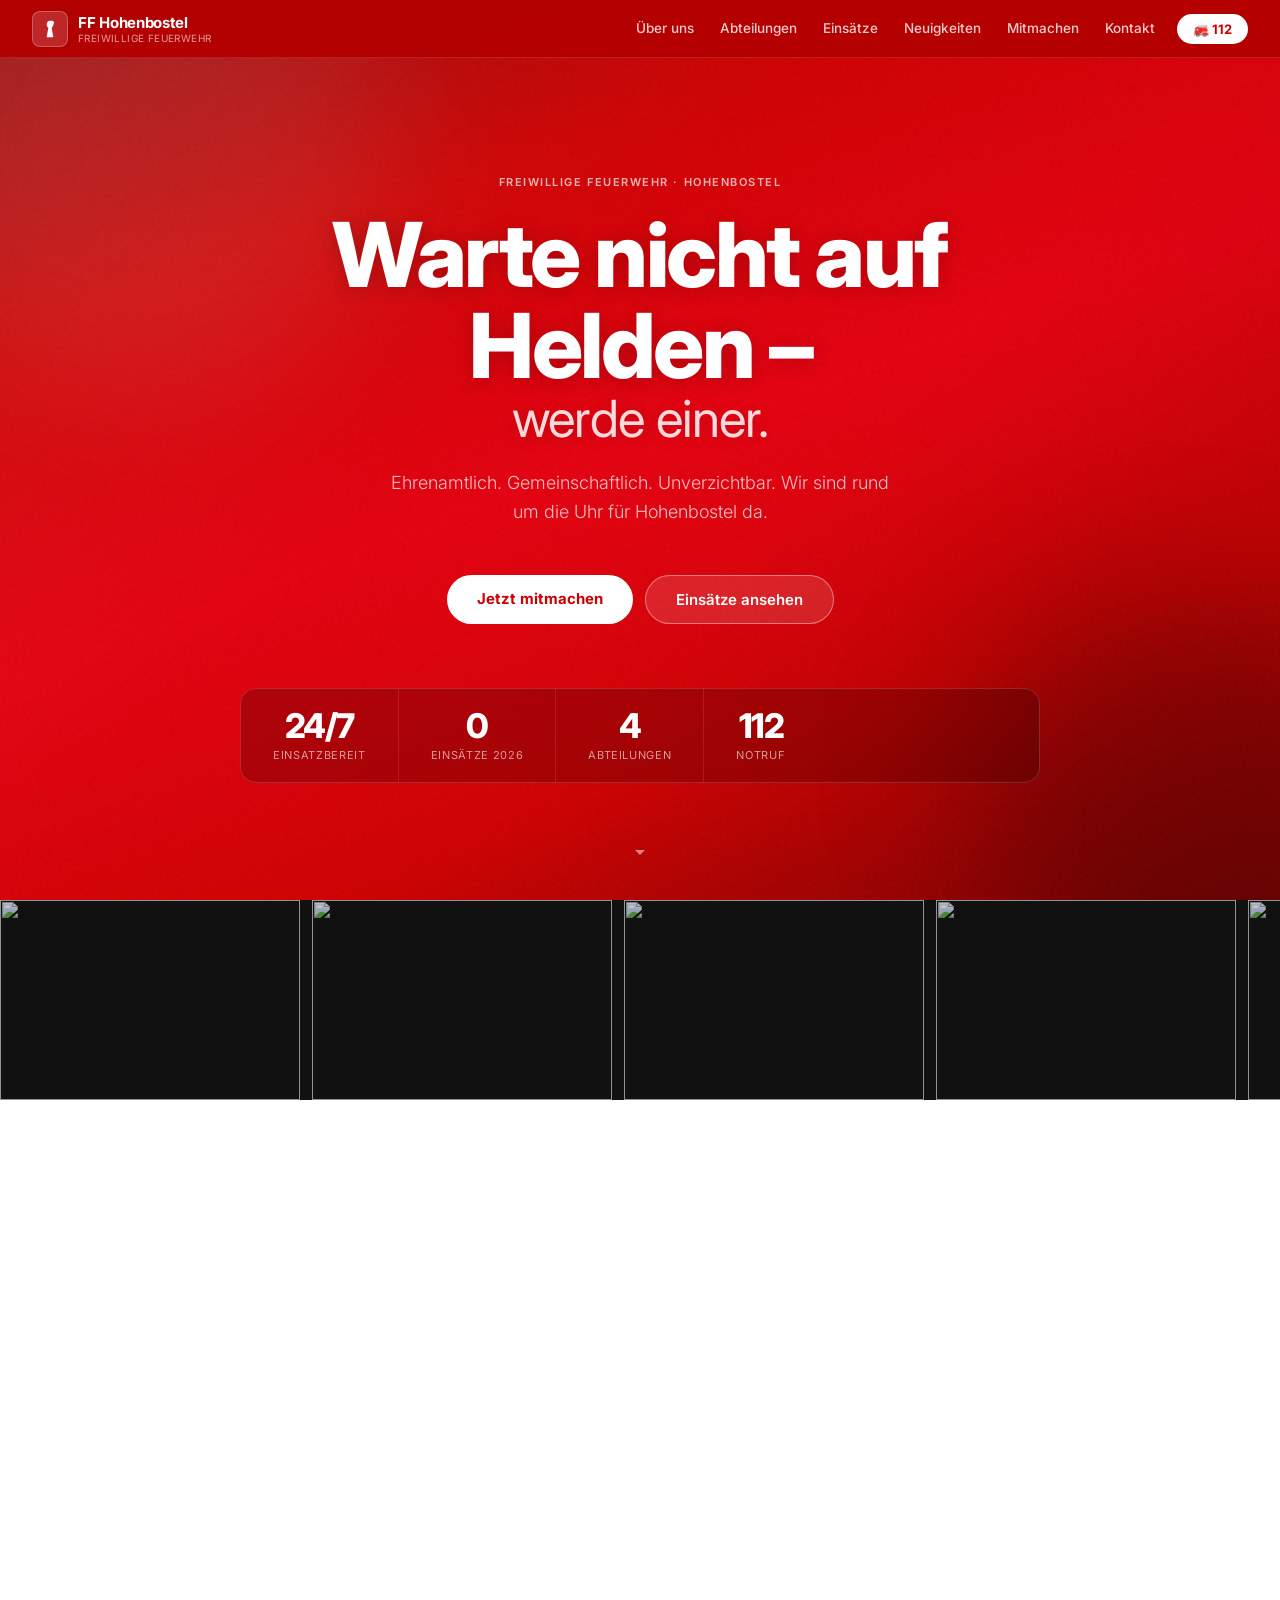
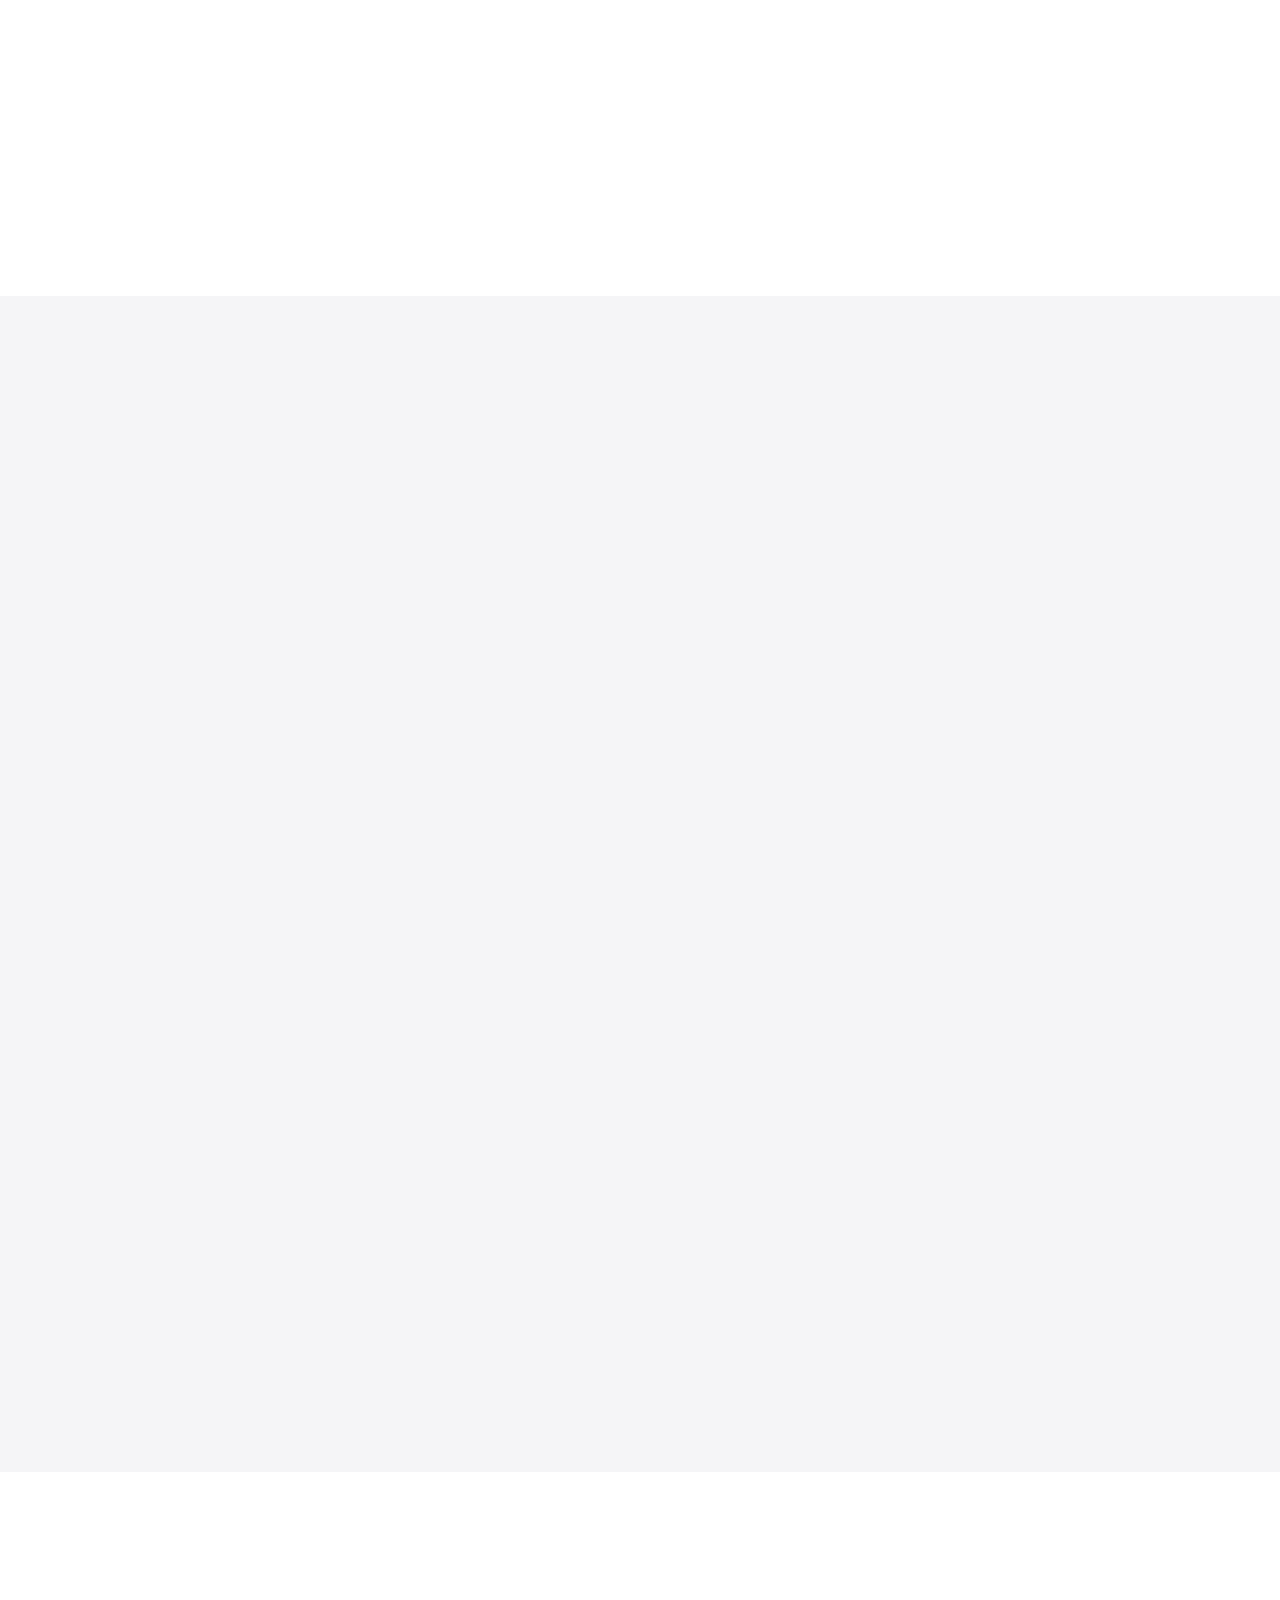
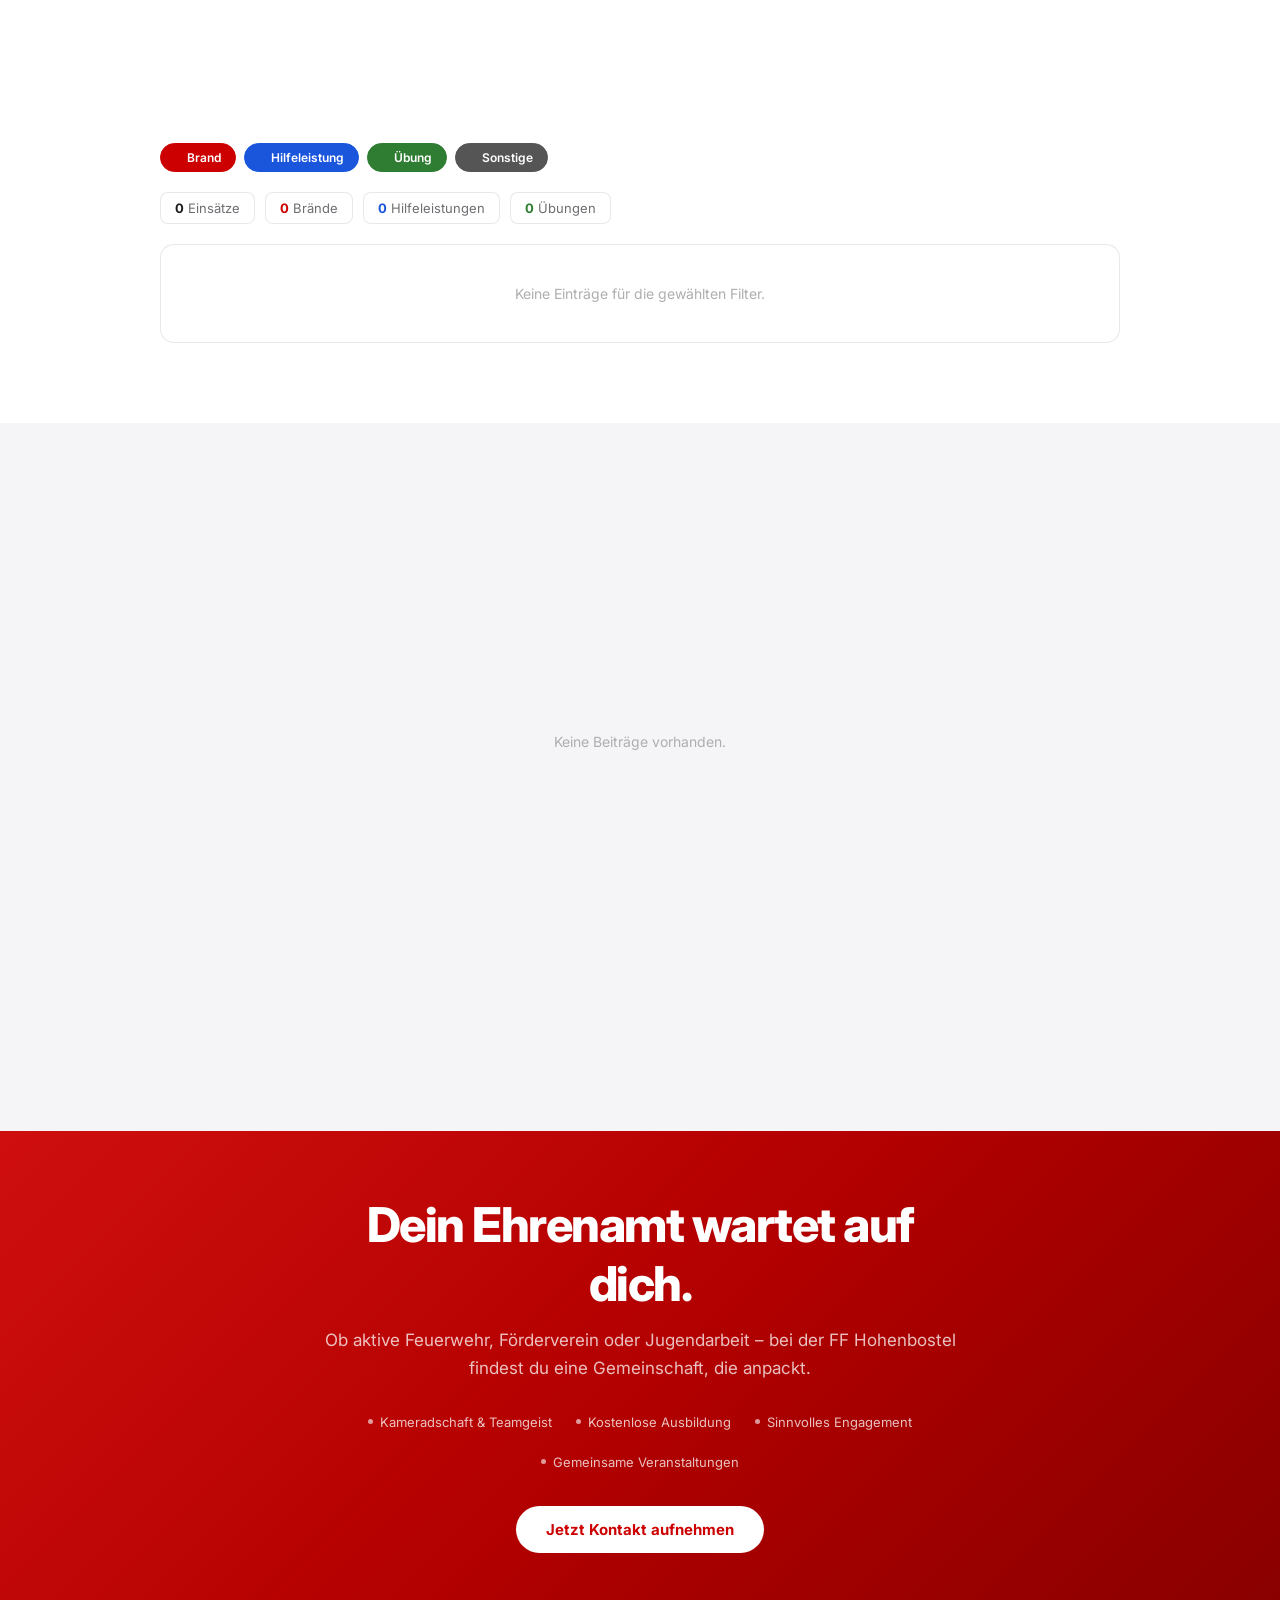
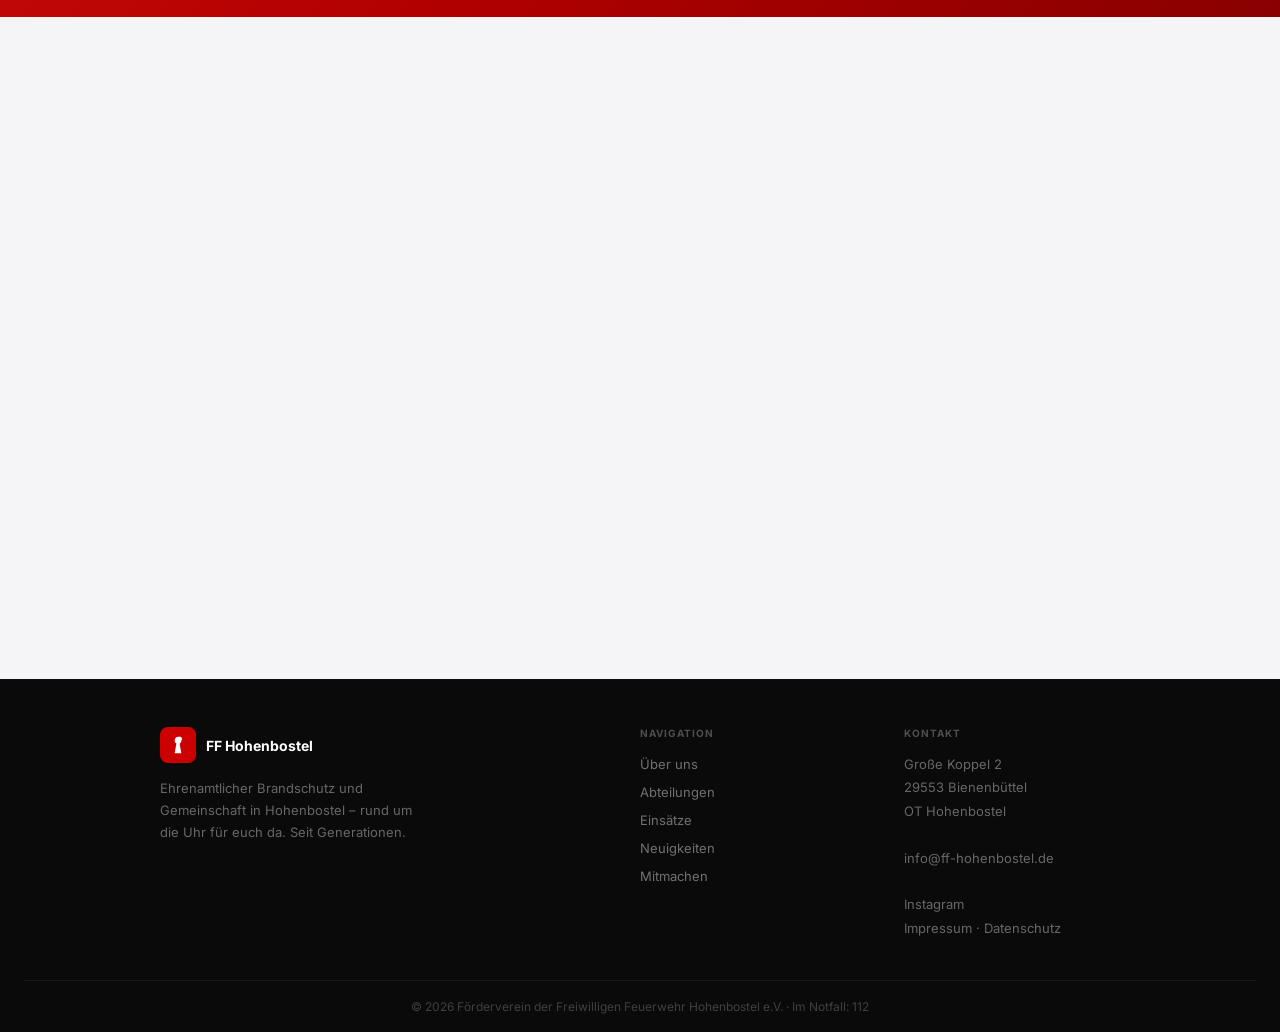
==== index.html @ 849fedb8 "Add files via upload" ====
<!DOCTYPE html>
<html lang="de">
<head>
<meta charset="UTF-8">
<meta name="viewport" content="width=device-width, initial-scale=1.0">
<title>Freiwillige Feuerwehr Hohenbostel</title>
<link rel="preconnect" href="https://fonts.googleapis.com">
<link rel="preconnect" href="https://fonts.gstatic.com" crossorigin>
<link href="https://fonts.googleapis.com/css2?family=Inter:wght@300;400;500;600;700;800&display=swap" rel="stylesheet">
<style>
*, *::before, *::after { box-sizing: border-box; margin: 0; padding: 0; }
:root {
  --red: #CC0000;
  --red2: #E3000F;
  --red-dark: #990000;
  --red-light: #fff0f0;
  --text: #1d1d1f;
  --text-secondary: #6e6e73;
  --text-light: #aeaeb2;
  --bg: #ffffff;
  --bg-grey: #f5f5f7;
  --border: rgba(0,0,0,0.09);
  --dark: #111111;
  --dark2: #1a1a1a;
  --radius: 16px;
}
html { scroll-behavior: smooth; }
body {
  font-family: 'Inter', -apple-system, BlinkMacSystemFont, sans-serif;
  background: var(--bg);
  color: var(--text);
  -webkit-font-smoothing: antialiased;
  overflow-x: hidden;
}
a { text-decoration: none; }
img { display: block; max-width: 100%; }

/* ═══ NAV ═══ */
.nav {
  position: fixed; top: 0; left: 0; right: 0; z-index: 300;
  background: rgba(180,0,0,0.95);
  backdrop-filter: blur(20px);
  -webkit-backdrop-filter: blur(20px);
  height: 58px;
  display: flex; align-items: center; justify-content: space-between;
  padding: 0 32px;
  border-bottom: 1px solid rgba(255,255,255,0.12);
}
.nav-logo {
  display: flex; align-items: center; gap: 10px; cursor: pointer;
}
.nav-emblem {
  width: 36px; height: 36px; background: rgba(255,255,255,0.15);
  border-radius: 8px; display: flex; align-items: center; justify-content: center;
  border: 1px solid rgba(255,255,255,0.25);
}
.nav-emblem svg { width: 20px; height: 20px; fill: white; }
.nav-name { font-size: 15px; font-weight: 700; color: white; letter-spacing: -0.3px; }
.nav-name span { display: block; font-size: 10px; font-weight: 400; color: rgba(255,255,255,0.6); letter-spacing: 0.04em; text-transform: uppercase; }
.nav-links { display: flex; gap: 2px; list-style: none; }
.nav-links button, .nav-links a {
  background: none; border: none; cursor: pointer; font-family: inherit;
  color: rgba(255,255,255,0.8); font-size: 13.5px; font-weight: 500;
  padding: 6px 12px; border-radius: 6px;
  transition: color 0.2s, background 0.2s;
  display: block;
}
.nav-links button:hover, .nav-links a:hover {
  color: white; background: rgba(255,255,255,0.12);
}
.nav-emergency {
  background: white !important; color: var(--red) !important;
  padding: 7px 16px !important; border-radius: 20px !important;
  font-weight: 700 !important; font-size: 13px !important;
  margin-left: 8px;
}

/* ═══ HERO ═══ */
.hero {
  min-height: 100vh;
  padding-top: 58px;
  display: flex; flex-direction: column;
  align-items: center; justify-content: center;
  text-align: center;
  position: relative; overflow: hidden;
  background: linear-gradient(
    160deg,
    #8B0000 0%,
    #CC0000 25%,
    #E3000F 50%,
    #CC0000 75%,
    #8B0000 100%
  );
}

/* animated noise/texture overlay */
.hero::before {
  content: '';
  position: absolute; inset: 0;
  background: url("data:image/svg+xml,%3Csvg viewBox='0 0 256 256' xmlns='http://www.w3.org/2000/svg'%3E%3Cfilter id='noise'%3E%3CfeTurbulence type='fractalNoise' baseFrequency='0.9' numOctaves='4' stitchTiles='stitch'/%3E%3C/filter%3E%3Crect width='100%25' height='100%25' filter='url(%23noise)' opacity='0.04'/%3E%3C/svg%3E");
  pointer-events: none; z-index: 0;
}

/* diagonal light sweep */
.hero::after {
  content: '';
  position: absolute; inset: 0;
  background: linear-gradient(
    135deg,
    rgba(255,255,255,0.08) 0%,
    transparent 40%,
    transparent 60%,
    rgba(0,0,0,0.15) 100%
  );
  pointer-events: none; z-index: 0;
}

/* glow orbs */
.hero-orb {
  position: absolute; border-radius: 50%;
  filter: blur(70px); pointer-events: none; z-index: 0;
}
.hero-orb--1 { width: 500px; height: 500px; background: rgba(255,255,255,0.07); top: -100px; left: -100px; animation: orbFloat 8s ease-in-out infinite; }
.hero-orb--2 { width: 400px; height: 400px; background: rgba(0,0,0,0.2); bottom: -80px; right: -80px; animation: orbFloat 10s ease-in-out infinite reverse; }

@keyframes orbFloat { 0%,100%{transform:translate(0,0)} 50%{transform:translate(20px,-20px)} }

.hero-content { position: relative; z-index: 1; padding: 0 20px; }

.hero-eyebrow {
  font-size: 11px; font-weight: 600; letter-spacing: 0.14em;
  text-transform: uppercase; color: rgba(255,255,255,0.7);
  margin-bottom: 20px; animation: fadeUp 0.7s 0.1s ease both;
}
.hero-title {
  font-size: clamp(46px, 7vw, 90px);
  font-weight: 800; letter-spacing: -2.5px; line-height: 1.02;
  color: white; max-width: 800px; margin: 0 auto 24px;
  animation: fadeUp 0.8s 0.2s ease both;
  text-shadow: 0 2px 20px rgba(0,0,0,0.2);
}
.hero-title span { display: block; font-size: clamp(28px,4vw,52px); font-weight: 400; opacity: 0.85; letter-spacing: -1px; }

.hero-sub {
  font-size: 18px; font-weight: 300; color: rgba(255,255,255,0.75);
  max-width: 500px; margin: 0 auto 48px; line-height: 1.65;
  animation: fadeUp 0.8s 0.3s ease both;
}
.hero-actions {
  display: flex; gap: 12px; justify-content: center; flex-wrap: wrap;
  animation: fadeUp 0.8s 0.4s ease both;
}

.btn-white-solid {
  background: white; color: var(--red);
  border: none; padding: 14px 30px; border-radius: 30px;
  font-size: 15px; font-weight: 700; cursor: pointer; font-family: inherit;
  transition: transform 0.15s, box-shadow 0.2s;
  display: inline-block;
}
.btn-white-solid:hover { transform: scale(1.03); box-shadow: 0 8px 28px rgba(0,0,0,0.25); }

.btn-outline-white {
  background: rgba(255,255,255,0.12); color: white;
  border: 1.5px solid rgba(255,255,255,0.4); padding: 14px 30px; border-radius: 30px;
  font-size: 15px; font-weight: 600; cursor: pointer; font-family: inherit;
  transition: all 0.2s; display: inline-block; backdrop-filter: blur(8px);
}
.btn-outline-white:hover { background: rgba(255,255,255,0.22); transform: scale(1.03); }

/* hero stats */
.hero-stats {
  display: flex; gap: 0; margin-top: 64px;
  background: rgba(0,0,0,0.2); border-radius: 16px;
  border: 1px solid rgba(255,255,255,0.15);
  overflow: hidden; backdrop-filter: blur(12px);
  animation: fadeUp 0.8s 0.55s ease both;
}
.hero-stat {
  padding: 20px 32px; text-align: center;
  border-right: 1px solid rgba(255,255,255,0.1);
}
.hero-stat:last-child { border-right: none; }
.hero-stat-num { font-size: 34px; font-weight: 800; color: white; letter-spacing: -1.5px; line-height: 1; }
.hero-stat-label { font-size: 11px; color: rgba(255,255,255,0.6); margin-top: 5px; text-transform: uppercase; letter-spacing: 0.06em; }

/* scroll arrow */
.hero-scroll {
  position: absolute; bottom: 32px; left: 50%; transform: translateX(-50%);
  z-index: 1; animation: bounce 2s ease-in-out infinite;
}
.hero-scroll svg { width: 24px; height: 24px; fill: rgba(255,255,255,0.5); }
@keyframes bounce { 0%,100%{transform:translateX(-50%) translateY(0)} 50%{transform:translateX(-50%) translateY(6px)} }

/* photo strip */
.photo-strip { background: var(--dark); padding: 0 0 0; overflow: hidden; }
.photo-track { display: flex; gap: 12px; width: max-content; animation: scrollTrack 40s linear infinite; }
.photo-track:hover { animation-play-state: paused; }
.photo-track img { height: 200px; width: 300px; object-fit: cover; border-radius: 0; flex-shrink: 0; opacity: 0.75; transition: opacity 0.3s; }
.photo-track img:hover { opacity: 1; }

/* ═══ SECTIONS ═══ */
.section { padding: 80px 24px; }
.section--grey { background: var(--bg-grey); }
.section--dark { background: var(--dark2); }
.section--red  { background: var(--red); }
.section-inner { max-width: 960px; margin: 0 auto; }

.eyebrow {
  font-size: 11px; font-weight: 600; letter-spacing: 0.1em;
  text-transform: uppercase; color: var(--red); margin-bottom: 10px;
  display: flex; align-items: center; gap: 8px;
}
.eyebrow::before { content: ''; display: block; width: 3px; height: 16px; background: var(--red); border-radius: 2px; }
.eyebrow--light { color: rgba(255,120,80,1); }
.eyebrow--light::before { background: rgba(255,120,80,1); }

.section-title {
  font-size: clamp(26px,3.5vw,46px); font-weight: 800;
  letter-spacing: -1.5px; line-height: 1.08;
  color: var(--text); margin-bottom: 14px;
}
.section-title--white { color: white; }
.section-sub { font-size: 16px; color: var(--text-secondary); line-height: 1.7; max-width: 560px; margin-bottom: 48px; }
.section-sub--white { color: rgba(255,255,255,0.6); }

/* ═══ ABTEILUNGEN ═══ */
.abt-grid {
  display: grid;
  grid-template-columns: repeat(2, 1fr);
  gap: 16px;
  margin-top: 48px;
}
.abt-card {
  background: white; border-radius: var(--radius);
  border: 1px solid var(--border); overflow: hidden;
  transition: transform 0.25s, box-shadow 0.25s;
}
.abt-card:hover { transform: translateY(-4px); box-shadow: 0 12px 40px rgba(0,0,0,0.1); }

.abt-card__header {
  padding: 28px 24px 20px;
  background: linear-gradient(135deg, #CC0000, #990000);
  position: relative; overflow: hidden;
}
.abt-card__header::after {
  content: '';
  position: absolute; top: -30px; right: -30px;
  width: 120px; height: 120px; border-radius: 50%;
  background: rgba(255,255,255,0.06);
}
.abt-card__icon {
  width: 48px; height: 48px; border-radius: 12px;
  background: rgba(255,255,255,0.15);
  display: flex; align-items: center; justify-content: center;
  margin-bottom: 14px; border: 1px solid rgba(255,255,255,0.2);
}
.abt-card__icon svg { width: 26px; height: 26px; fill: white; }
.abt-card__name { font-size: 18px; font-weight: 700; color: white; margin-bottom: 4px; }
.abt-card__age  { font-size: 12px; color: rgba(255,255,255,0.65); font-weight: 500; }
.abt-card__body { padding: 20px 24px; }
.abt-card__desc { font-size: 14px; color: var(--text-secondary); line-height: 1.65; margin-bottom: 16px; }
.abt-card__features { list-style: none; display: flex; flex-direction: column; gap: 6px; }
.abt-card__features li {
  font-size: 13px; color: var(--text-secondary);
  display: flex; align-items: center; gap: 8px;
}
.abt-card__features li::before {
  content: ''; width: 5px; height: 5px; border-radius: 50%;
  background: var(--red); flex-shrink: 0;
}

/* ═══ NEWS ═══ */
.news-grid {
  display: grid; grid-template-columns: repeat(auto-fit, minmax(280px,1fr));
  gap: 18px; margin-top: 48px;
}
.news-card {
  background: white; border-radius: var(--radius); overflow: hidden;
  border: 1px solid var(--border); transition: transform 0.2s, box-shadow 0.2s;
}
.news-card:hover { transform: translateY(-4px); box-shadow: 0 12px 36px rgba(0,0,0,0.1); }
.news-card__img { width: 100%; height: 180px; object-fit: cover; background: var(--bg-grey); }
.news-card__body { padding: 20px; }
.news-card__tag {
  display: inline-block; font-size: 10px; font-weight: 700;
  text-transform: uppercase; letter-spacing: 0.06em;
  color: var(--red); background: var(--red-light);
  padding: 3px 9px; border-radius: 5px; margin-bottom: 10px;
}
.news-card__title { font-size: 16px; font-weight: 700; line-height: 1.35; margin-bottom: 8px; }
.news-card__text { font-size: 13px; color: var(--text-secondary); line-height: 1.6; }
.news-card__date { font-size: 11px; color: var(--text-light); margin-top: 12px; }

/* news loading state */
.news-loading {
  grid-column: 1/-1; text-align: center;
  padding: 40px; color: var(--text-light); font-size: 14px;
}

/* ═══ EINSÄTZE ═══ */
.einsaetze-container { margin-top: 48px; }

.einsatz-filters { display: flex; gap: 8px; margin-bottom: 20px; flex-wrap: wrap; }
.filter-btn {
  padding: 6px 14px; border-radius: 20px; font-size: 12px; font-weight: 600;
  border: 1.5px solid var(--border); background: white; color: var(--text-secondary);
  cursor: pointer; font-family: inherit; display: flex; align-items: center; gap: 5px;
  transition: all 0.2s;
}
.filter-dot { width: 7px; height: 7px; border-radius: 50%; }
.filter-btn.active.f-brand    { background: #CC0000; border-color: #CC0000; color: white; }
.filter-btn.active.f-hilfe    { background: #1a56db; border-color: #1a56db; color: white; }
.filter-btn.active.f-ubung    { background: #2e7d32; border-color: #2e7d32; color: white; }
.filter-btn.active.f-sonstige { background: #555;    border-color: #555;    color: white; }

.einsatz-stats { display: flex; gap: 10px; flex-wrap: wrap; margin-bottom: 20px; }
.einsatz-stat-pill {
  background: white; border: 1px solid var(--border);
  border-radius: 8px; padding: 7px 14px; font-size: 13px;
}
.einsatz-stat-pill strong { font-weight: 700; margin-right: 4px; }
.einsatz-stat-pill span   { color: var(--text-secondary); }

.einsatz-table { background: white; border: 1px solid var(--border); border-radius: 14px; overflow: hidden; }
.einsatz-group-header {
  background: #f8f8f8; padding: 8px 16px;
  font-size: 11px; font-weight: 700; letter-spacing: 0.07em; text-transform: uppercase;
  color: var(--text-light); border-bottom: 1px solid var(--border);
}
.einsatz-row {
  display: grid; grid-template-columns: 48px 110px 85px 1fr 120px;
  align-items: center; gap: 12px; padding: 14px 16px;
  border-bottom: 1px solid #f5f5f5; transition: background 0.15s;
}
.einsatz-row:last-child { border-bottom: none; }
.einsatz-row:hover { background: #fafafa; }
.einsatz-nr { font-size: 20px; font-weight: 800; color: #ddd; text-align: center; }
.einsatz-date strong { display: block; font-size: 13px; font-weight: 700; }
.einsatz-date span   { font-size: 11px; color: var(--text-light); }
.einsatz-time { font-size: 13px; color: var(--text-secondary); font-variant-numeric: tabular-nums; }
.einsatz-title { font-size: 14px; font-weight: 600; }
.einsatz-title a { color: var(--text); transition: color 0.2s; }
.einsatz-title a:hover { color: var(--red); }
.einsatz-empty { padding: 40px; text-align: center; color: var(--text-light); font-size: 14px; }

.badge {
  display: inline-flex; align-items: center; justify-content: center;
  font-size: 10px; font-weight: 700; text-transform: uppercase; letter-spacing: 0.04em;
  padding: 3px 9px; border-radius: 6px; white-space: nowrap;
}
.badge--brand    { background: #ffeaea; color: #cc0000; }
.badge--hilfe    { background: #e8f0fe; color: #1a56db; }
.badge--ubung    { background: #e8f5e9; color: #2e7d32; }
.badge--sonstige { background: #f5f5f5; color: #666; }

.einsatz-loading { padding: 40px; text-align: center; color: var(--text-light); font-size: 14px; }

/* ═══ MITMACHEN ═══ */
.mitmachen { background: linear-gradient(135deg, #CC0000, #990000); padding: 64px 24px; text-align: center; position: relative; overflow: hidden; }
.mitmachen::before {
  content: '';
  position: absolute; inset: 0;
  background: linear-gradient(135deg, rgba(255,255,255,0.06) 0%, transparent 50%, rgba(0,0,0,0.1) 100%);
  pointer-events: none;
}
.mitmachen-inner { position: relative; z-index: 1; max-width: 640px; margin: 0 auto; }
.mitmachen h2 { font-size: clamp(28px,4vw,48px); font-weight: 800; color: white; letter-spacing: -1.5px; margin-bottom: 14px; }
.mitmachen p  { font-size: 17px; color: rgba(255,255,255,0.75); margin-bottom: 32px; line-height: 1.6; }
.mitmachen-perks { display: flex; justify-content: center; gap: 24px; flex-wrap: wrap; margin-bottom: 36px; }
.mitmachen-perk { font-size: 13px; color: rgba(255,255,255,0.75); display: flex; align-items: center; gap: 7px; }
.mitmachen-perk-dot { width: 5px; height: 5px; border-radius: 50%; background: rgba(255,255,255,0.6); flex-shrink: 0; }

/* ═══ KONTAKT ═══ */
.kontakt-grid { display: grid; grid-template-columns: 1fr 1fr; gap: 32px; margin-top: 48px; align-items: start; }
.kontakt-card { background: var(--bg); border-radius: var(--radius); padding: 32px; border: 1px solid var(--border); }
.kontakt-card h3 { font-size: 17px; font-weight: 700; margin-bottom: 20px; }
.kontakt-row { display: flex; gap: 12px; align-items: flex-start; margin-bottom: 16px; }
.kontakt-row-icon {
  width: 34px; height: 34px; border-radius: 9px;
  background: var(--red-light); flex-shrink: 0;
  display: flex; align-items: center; justify-content: center;
}
.kontakt-row-icon svg { width: 16px; height: 16px; fill: var(--red); }
.kontakt-row strong { display: block; font-size: 13px; font-weight: 600; margin-bottom: 1px; }
.kontakt-row span   { font-size: 13px; color: var(--text-secondary); }
.kontakt-map { border-radius: var(--radius); overflow: hidden; height: 280px; border: 1px solid var(--border); }
.kontakt-map iframe { width: 100%; height: 100%; border: none; display: block; }
.doc-links { margin-top: 20px; padding-top: 16px; border-top: 1px solid var(--border); display: flex; flex-direction: column; gap: 8px; }
.doc-link { font-size: 13px; color: var(--red); display: flex; align-items: center; gap: 6px; transition: opacity 0.2s; }
.doc-link:hover { opacity: 0.7; }

/* ═══ INSTAGRAM ═══ */
.insta-banner {
  background: linear-gradient(135deg, #833ab4 0%, #fd1d1d 50%, #fcb045 100%);
  border-radius: 20px; padding: 44px; text-align: center;
  margin-top: 48px;
}
.insta-banner h3 { font-size: 26px; font-weight: 700; color: white; margin-bottom: 8px; }
.insta-banner p  { font-size: 15px; color: rgba(255,255,255,0.8); margin-bottom: 24px; }
.btn-insta {
  background: white; color: #e1306c;
  padding: 13px 30px; border-radius: 30px; font-size: 14px; font-weight: 700;
  display: inline-block; transition: transform 0.2s, box-shadow 0.2s;
}
.btn-insta:hover { transform: scale(1.04); box-shadow: 0 8px 24px rgba(0,0,0,0.2); }

/* ═══ FOOTER ═══ */
.footer { background: #0a0a0a; padding: 48px 24px 0; }
.footer-inner { max-width: 960px; margin: 0 auto; display: grid; grid-template-columns: 2fr 1fr 1fr; gap: 48px; }
.footer-brand-logo { display: flex; align-items: center; gap: 10px; margin-bottom: 14px; }
.footer-brand-logo-icon {
  width: 36px; height: 36px; background: var(--red); border-radius: 8px;
  display: flex; align-items: center; justify-content: center;
}
.footer-brand-logo-icon svg { width: 20px; height: 20px; fill: white; }
.footer-brand-logo-text { font-size: 14px; font-weight: 700; color: white; }
.footer-desc { font-size: 13px; color: rgba(255,255,255,0.38); line-height: 1.7; max-width: 260px; }
.footer-col h4 { font-size: 10px; font-weight: 700; letter-spacing: 0.1em; text-transform: uppercase; color: rgba(255,255,255,0.28); margin-bottom: 14px; }
.footer-col ul { list-style: none; display: flex; flex-direction: column; gap: 8px; }
.footer-col ul a { font-size: 13px; color: rgba(255,255,255,0.42); transition: color 0.2s; cursor: pointer; }
.footer-col ul a:hover, .footer-col ul button:hover { color: white; }
.footer-col ul button { background: none; border: none; cursor: pointer; font-family: inherit; font-size: 13px; color: rgba(255,255,255,0.42); transition: color 0.2s; padding: 0; text-align: left; }
.footer-col p { font-size: 13px; color: rgba(255,255,255,0.38); line-height: 1.8; }
.footer-col a { color: rgba(255,255,255,0.38); transition: color 0.2s; }
.footer-col a:hover { color: white; }
.footer-bottom { border-top: 1px solid rgba(255,255,255,0.06); margin-top: 40px; padding: 18px 0; text-align: center; }
.footer-bottom p { font-size: 12px; color: rgba(255,255,255,0.22); max-width: 960px; margin: 0 auto; }

/* ═══ REVEAL ═══ */
.reveal { opacity: 0; transform: translateY(24px); transition: opacity 0.6s ease, transform 0.6s ease; }
.reveal.visible { opacity: 1; transform: none; }
.reveal-l { opacity: 0; transform: translateX(-24px); transition: opacity 0.6s ease, transform 0.6s ease; }
.reveal-l.visible { opacity: 1; transform: none; }
.reveal-r { opacity: 0; transform: translateX(24px); transition: opacity 0.6s ease, transform 0.6s ease; }
.reveal-r.visible { opacity: 1; transform: none; }

/* ═══ KEYFRAMES ═══ */
@keyframes fadeUp     { from{opacity:0;transform:translateY(24px)} to{opacity:1;transform:none} }
@keyframes scrollTrack{ from{transform:translateX(0)} to{transform:translateX(-50%)} }

/* ═══ RESPONSIVE ═══ */
@media(max-width:720px){
  .nav-links { display: none; }
  .hero-stats { flex-wrap: wrap; }
  .hero-stat { padding: 14px 20px; }
  .abt-grid { grid-template-columns: 1fr; }
  .kontakt-grid { grid-template-columns: 1fr; }
  .footer-inner { grid-template-columns: 1fr; gap: 28px; }
  .einsatz-row { grid-template-columns: 40px 1fr 100px; }
  .einsatz-date, .einsatz-time { display: none; }
  .photo-track img { height: 150px; width: 220px; }
}
</style>
</head>
<body>

<!-- ═══ NAV ═══ -->
<nav class="nav" id="mainNav">
  <div class="nav-logo" onclick="scrollTo('#hero')">
    <div class="nav-emblem">
      <svg viewBox="0 0 24 24"><path d="M12 2C9.8 2 8 4 8 6.5c0 1.6.8 3 2 3.9L8 22h8l-2-11.6c1.2-.9 2-2.3 2-3.9C18 4 16.2 2 14 2h-2z"/></svg>
    </div>
    <div class="nav-name">FF Hohenbostel<span>Freiwillige Feuerwehr</span></div>
  </div>
  <ul class="nav-links">
    <li><button onclick="scrollTo('#ueber-uns')">Über uns</button></li>
    <li><button onclick="scrollTo('#abteilungen')">Abteilungen</button></li>
    <li><button onclick="scrollTo('#einsaetze')">Einsätze</button></li>
    <li><button onclick="scrollTo('#neuigkeiten')">Neuigkeiten</button></li>
    <li><button onclick="scrollTo('#mitmachen')">Mitmachen</button></li>
    <li><button onclick="scrollTo('#kontakt')">Kontakt</button></li>
    <li><a href="tel:112" class="nav-emergency">🚒 112</a></li>
  </ul>
</nav>

<!-- ═══ HERO ═══ -->
<section class="hero" id="hero">
  <div class="hero-orb hero-orb--1"></div>
  <div class="hero-orb hero-orb--2"></div>

  <div class="hero-content">
    <div class="hero-eyebrow">Freiwillige Feuerwehr · Hohenbostel</div>
    <h1 class="hero-title">
      Warte nicht auf Helden –
      <span>werde einer.</span>
    </h1>
    <p class="hero-sub">Ehrenamtlich. Gemeinschaftlich. Unverzichtbar. Wir sind rund um die Uhr für Hohenbostel da.</p>
    <div class="hero-actions">
      <a href="#" onclick="scrollTo('#mitmachen'); return false;" class="btn-white-solid">Jetzt mitmachen</a>
      <a href="#" onclick="scrollTo('#einsaetze'); return false;" class="btn-outline-white">Einsätze ansehen</a>
    </div>
    <div class="hero-stats">
      <div class="hero-stat">
        <div class="hero-stat-num">24/7</div>
        <div class="hero-stat-label">Einsatzbereit</div>
      </div>
      <div class="hero-stat">
        <div class="hero-stat-num" id="hero-count">1</div>
        <div class="hero-stat-label">Einsätze 2026</div>
      </div>
      <div class="hero-stat">
        <div class="hero-stat-num">4</div>
        <div class="hero-stat-label">Abteilungen</div>
      </div>
      <div class="hero-stat">
        <div class="hero-stat-num">112</div>
        <div class="hero-stat-label">Notruf</div>
      </div>
    </div>
  </div>

  <div class="hero-scroll" onclick="scrollTo('#ueber-uns')">
    <svg viewBox="0 0 24 24"><path d="M7 10l5 5 5-5z"/></svg>
  </div>
</section>

<!-- Photo Strip -->
<div class="photo-strip">
  <div class="photo-track">
    <img src="https://image.jimcdn.com/app/cms/image/transf/dimension=820x10000:format=png/path/s629def15d2734185/image/i9c6f98047cfe98f4/version/1773682671/image.png" alt="">
    <img src="https://image.jimcdn.com/app/cms/image/transf/dimension=780x1024:format=jpg/path/s629def15d2734185/image/i793168b79b4a091e/version/1770376332/image.jpg" alt="">
    <img src="https://image.jimcdn.com/app/cms/image/transf/dimension=597x1024:format=jpg/path/s629def15d2734185/image/i5dfa663430a76f5c/version/1736492610/image.jpg" alt="">
    <img src="https://image.jimcdn.com/app/cms/image/transf/dimension=1070x10000:format=jpg/path/s629def15d2734185/image/i35dcd4ad9c6570d7/version/1691304359/image.jpg" alt="">
    <img src="https://image.jimcdn.com/app/cms/image/transf/dimension=508x10000:format=jpg/path/s629def15d2734185/image/i582bdca028af2ab4/version/1470411081/image.jpg" alt="">
    <img src="https://image.jimcdn.com/app/cms/image/transf/dimension=597x10000:format=jpg/path/s629def15d2734185/image/i8df30ca464a47264/version/1773683932/image.jpg" alt="">
    <!-- duplicate for loop -->
    <img src="https://image.jimcdn.com/app/cms/image/transf/dimension=820x10000:format=png/path/s629def15d2734185/image/i9c6f98047cfe98f4/version/1773682671/image.png" alt="">
    <img src="https://image.jimcdn.com/app/cms/image/transf/dimension=780x1024:format=jpg/path/s629def15d2734185/image/i793168b79b4a091e/version/1770376332/image.jpg" alt="">
    <img src="https://image.jimcdn.com/app/cms/image/transf/dimension=597x1024:format=jpg/path/s629def15d2734185/image/i5dfa663430a76f5c/version/1736492610/image.jpg" alt="">
    <img src="https://image.jimcdn.com/app/cms/image/transf/dimension=1070x10000:format=jpg/path/s629def15d2734185/image/i35dcd4ad9c6570d7/version/1691304359/image.jpg" alt="">
    <img src="https://image.jimcdn.com/app/cms/image/transf/dimension=508x10000:format=jpg/path/s629def15d2734185/image/i582bdca028af2ab4/version/1470411081/image.jpg" alt="">
    <img src="https://image.jimcdn.com/app/cms/image/transf/dimension=597x10000:format=jpg/path/s629def15d2734185/image/i8df30ca464a47264/version/1773683932/image.jpg" alt="">
  </div>
</div>

<!-- ═══ ÜBER UNS ═══ -->
<section class="section" id="ueber-uns">
  <div class="section-inner">
    <div class="eyebrow reveal">Unser Auftrag</div>
    <h2 class="section-title reveal">Schutz, Gemeinschaft,<br>Engagement.</h2>
    <p class="section-sub reveal">Der Förderverein und die Einsatzabteilung der FF Hohenbostel arbeiten Hand in Hand für den Brandschutz und das Gemeinschaftsleben in unserem Ort.</p>

    <div style="display:grid;grid-template-columns:1fr 1fr;gap:56px;align-items:center">
      <div class="reveal-l">
        <div style="border-radius:24px;overflow:hidden;aspect-ratio:4/3;box-shadow:0 24px 60px rgba(0,0,0,0.13);position:relative">
          <img src="https://image.jimcdn.com/app/cms/image/transf/dimension=780x1024:format=jpg/path/s629def15d2734185/image/i793168b79b4a091e/version/1770376332/image.jpg" style="width:100%;height:100%;object-fit:cover" alt="FF Hohenbostel">
          <div style="position:absolute;bottom:0;left:0;right:0;background:linear-gradient(to top,rgba(0,0,0,0.6),transparent);padding:18px 20px 14px">
            <p style="color:white;font-size:14px;font-weight:600">Kameradinnen & Kameraden</p>
            <span style="color:rgba(255,255,255,0.7);font-size:12px">Ortsfeuerwehr Hohenbostel</span>
          </div>
        </div>
      </div>
      <div class="reveal-r" style="display:flex;flex-direction:column;gap:6px">
        <div style="padding:16px;border-radius:12px;transition:background 0.2s" onmouseenter="this.style.background='#f5f5f7'" onmouseleave="this.style.background='transparent'">
          <div style="display:flex;gap:12px">
            <div style="width:8px;height:8px;border-radius:50%;background:var(--red);margin-top:7px;flex-shrink:0"></div>
            <div><strong style="display:block;font-size:15px;font-weight:600;margin-bottom:3px">Aktiver Brandschutz</strong><p style="font-size:14px;color:var(--text-secondary)">Wir treten aktiv für den Brandschutz in Hohenbostel und der gesamten Samtgemeinde ein.</p></div>
          </div>
        </div>
        <div style="padding:16px;border-radius:12px;transition:background 0.2s" onmouseenter="this.style.background='#f5f5f7'" onmouseleave="this.style.background='transparent'">
          <div style="display:flex;gap:12px">
            <div style="width:8px;height:8px;border-radius:50%;background:var(--red);margin-top:7px;flex-shrink:0"></div>
            <div><strong style="display:block;font-size:15px;font-weight:600;margin-bottom:3px">Materielle Förderung</strong><p style="font-size:14px;color:var(--text-secondary)">Der Förderverein unterstützt Einsatzabteilung, Jugendfeuerwehr und Floriansgruppe.</p></div>
          </div>
        </div>
        <div style="padding:16px;border-radius:12px;transition:background 0.2s" onmouseenter="this.style.background='#f5f5f7'" onmouseleave="this.style.background='transparent'">
          <div style="display:flex;gap:12px">
            <div style="width:8px;height:8px;border-radius:50%;background:var(--red);margin-top:7px;flex-shrink:0"></div>
            <div><strong style="display:block;font-size:15px;font-weight:600;margin-bottom:3px">Gemeinschaft & Veranstaltungen</strong><p style="font-size:14px;color:var(--text-secondary)">Von Kinderfest bis Osterfeuer – wir bereichern das Ortsleben in Hohenbostel.</p></div>
          </div>
        </div>
        <div style="padding:16px;border-radius:12px;transition:background 0.2s" onmouseenter="this.style.background='#f5f5f7'" onmouseleave="this.style.background='transparent'">
          <div style="display:flex;gap:12px">
            <div style="width:8px;height:8px;border-radius:50%;background:var(--red);margin-top:7px;flex-shrink:0"></div>
            <div><strong style="display:block;font-size:15px;font-weight:600;margin-bottom:3px">Soziales Engagement</strong><p style="font-size:14px;color:var(--text-secondary)">Die Feuerwehr ist eine zentrale Einrichtung, die das Gemeinschaftsleben fördert.</p></div>
          </div>
        </div>
      </div>
    </div>
  </div>
</section>

<!-- ═══ ABTEILUNGEN ═══ -->
<section class="section section--grey" id="abteilungen">
  <div class="section-inner">
    <div class="eyebrow reveal">Abteilungen</div>
    <h2 class="section-title reveal">Für jeden ist etwas dabei.</h2>
    <p class="section-sub reveal">Von der aktiven Einsatzabteilung bis zur Altersabteilung – die FF Hohenbostel bietet Menschen jeden Alters eine Heimat.</p>

    <div class="abt-grid">
      <!-- Einsatzabteilung -->
      <div class="abt-card reveal">
        <div class="abt-card__header">
          <div class="abt-card__icon">
            <svg viewBox="0 0 24 24"><path d="M12 2C9.8 2 8 4 8 6.5c0 1.6.8 3 2 3.9L8 22h8l-2-11.6c1.2-.9 2-2.3 2-3.9C18 4 16.2 2 14 2h-2z"/></svg>
          </div>
          <div class="abt-card__name">Einsatzabteilung</div>
          <div class="abt-card__age">Ab 18 Jahren · Aktiver Dienst</div>
        </div>
        <div class="abt-card__body">
          <p class="abt-card__desc">Die Einsatzabteilung bildet das Herzstück der Feuerwehr. Unsere aktiven Kameradinnen und Kameraden sind rund um die Uhr einsatzbereit und rücken bei Bränden, Unfällen und Hilfeleistungen aus.</p>
          <ul class="abt-card__features">
            <li>24/7 Einsatzbereitschaft</li>
            <li>Brandbekämpfung & Hilfeleistung</li>
            <li>Technische Rettung</li>
            <li>Regelmäßige Übungen & Ausbildung</li>
            <li>Kostenlose Feuerwehrausbildung</li>
          </ul>
        </div>
      </div>

      <!-- Jugendfeuerwehr -->
      <div class="abt-card reveal">
        <div class="abt-card__header">
          <div class="abt-card__icon">
            <svg viewBox="0 0 24 24"><path d="M12 3a4 4 0 1 0 0 8 4 4 0 0 0 0-8zm-6 9a2 2 0 0 0-2 2v1c0 2.2 3.6 4 8 4s8-1.8 8-4v-1a2 2 0 0 0-2-2H6z"/></svg>
          </div>
          <div class="abt-card__name">Jugendfeuerwehr</div>
          <div class="abt-card__age">10 – 17 Jahre</div>
        </div>
        <div class="abt-card__body">
          <p class="abt-card__desc">Die Jugendfeuerwehr bildet den Nachwuchs für die aktive Einsatzabteilung aus. Mit Spaß, Teamgeist und spannenden Aktivitäten werden junge Menschen an das Feuerwehrwesen herangeführt.</p>
          <ul class="abt-card__features">
            <li>Zeltlager & Ausflüge</li>
            <li>Leistungswettkämpfe</li>
            <li>Feuerwehrtechnische Grundausbildung</li>
            <li>Gemeinschaftsaktivitäten</li>
            <li>Übergang in Einsatzabteilung mit 18</li>
          </ul>
        </div>
      </div>

      <!-- Förderverein -->
      <div class="abt-card reveal">
        <div class="abt-card__header">
          <div class="abt-card__icon">
            <svg viewBox="0 0 24 24"><path d="M17 10h-2V7l-3-4-3 4v3H7l-2 2v8h14v-8l-2-2zm-5-1.5L13.5 10h-3L12 8.5zm1 9.5h-2v-3h2v3z"/></svg>
          </div>
          <div class="abt-card__name">Förderverein</div>
          <div class="abt-card__age">Alle Altersgruppen · Offen für alle</div>
        </div>
        <div class="abt-card__body">
          <p class="abt-card__desc">Der Förderverein unterstützt die Feuerwehr materiell und ideell. Als förderndes Mitglied trägst du zur Ausstattung und zu Veranstaltungen bei, ohne im aktiven Dienst zu sein.</p>
          <ul class="abt-card__features">
            <li>Unterstützung der Einsatzabteilung</li>
            <li>Finanzierung von Ausrüstung</li>
            <li>Organisation von Veranstaltungen</li>
            <li>Kinderfest & Osterfeuer</li>
            <li>Niedrigschwellige Mitgliedschaft</li>
          </ul>
        </div>
      </div>

      <!-- Altersabteilung -->
      <div class="abt-card reveal">
        <div class="abt-card__header">
          <div class="abt-card__icon">
            <svg viewBox="0 0 24 24"><path d="M12 2l3.09 6.26L22 9.27l-5 4.87 1.18 6.88L12 17.77l-6.18 3.25L7 14.14 2 9.27l6.91-1.01L12 2z"/></svg>
          </div>
          <div class="abt-card__name">Altersabteilung</div>
          <div class="abt-card__age">Ab 65 Jahren · Ehrenabteilung</div>
        </div>
        <div class="abt-card__body">
          <p class="abt-card__desc">Die Altersabteilung ehrt unsere verdienten Kameradinnen und Kameraden, die jahrelang aktiven Dienst geleistet haben. Ihr Wissen und ihre Erfahrung sind für die Gemeinschaft unverzichtbar.</p>
          <ul class="abt-card__features">
            <li>Ehrenmitgliedschaft nach aktiver Zeit</li>
            <li>Teilnahme an Veranstaltungen</li>
            <li>Weitergabe von Erfahrung</li>
            <li>Geselliges Beisammensein</li>
            <li>Jährliche Kameradschaftspflege</li>
          </ul>
        </div>
      </div>
    </div>
  </div>
</section>

<!-- ═══ EINSÄTZE ═══ -->
<section class="section" id="einsaetze">
  <div class="section-inner">
    <div class="eyebrow reveal">Einsatzliste</div>
    <h2 class="section-title reveal">Unsere Einsätze</h2>
    <p class="section-sub reveal">Alle Einsätze der Ortsfeuerwehr Hohenbostel im Überblick. Verwaltet über Decap CMS.</p>

    <div class="einsaetze-container">
      <div class="einsatz-filters">
        <button class="filter-btn f-brand active" onclick="toggleFilter(this,'brand')"><span class="filter-dot" style="background:#CC0000"></span>Brand</button>
        <button class="filter-btn f-hilfe active" onclick="toggleFilter(this,'hilfe')"><span class="filter-dot" style="background:#1a56db"></span>Hilfeleistung</button>
        <button class="filter-btn f-ubung active" onclick="toggleFilter(this,'ubung')"><span class="filter-dot" style="background:#2e7d32"></span>Übung</button>
        <button class="filter-btn f-sonstige active" onclick="toggleFilter(this,'sonstige')"><span class="filter-dot" style="background:#555"></span>Sonstige</button>
      </div>
      <div class="einsatz-stats" id="einsatz-stats"></div>
      <div class="einsatz-table" id="einsatz-list">
        <div class="einsatz-loading">Einsätze werden geladen…</div>
      </div>
    </div>
  </div>
</section>

<!-- ═══ NEUIGKEITEN ═══ -->
<section class="section section--grey" id="neuigkeiten">
  <div class="section-inner">
    <div class="eyebrow reveal">Aktuelles</div>
    <h2 class="section-title reveal">Neuigkeiten aus Hohenbostel</h2>
    <p class="section-sub reveal">Aktuelle Berichte, Veranstaltungen und Vereinsnews. Verwaltet über Decap CMS.</p>
    <div class="news-grid" id="news-grid">
      <div class="news-loading">Beiträge werden geladen…</div>
    </div>

    <!-- Instagram -->
    <div class="insta-banner reveal">
      <h3>@feuerwehr_hohenbostel</h3>
      <p>Aktuelle Einsätze, Übungen und Einblicke direkt auf Instagram.</p>
      <a href="https://www.instagram.com/feuerwehr_hohenbostel/" target="_blank" class="btn-insta">Jetzt folgen</a>
    </div>
  </div>
</section>

<!-- ═══ MITMACHEN ═══ -->
<section class="mitmachen" id="mitmachen">
  <div class="mitmachen-inner">
    <h2>Dein Ehrenamt wartet auf dich.</h2>
    <p>Ob aktive Feuerwehr, Förderverein oder Jugendarbeit – bei der FF Hohenbostel findest du eine Gemeinschaft, die anpackt.</p>
    <div class="mitmachen-perks">
      <div class="mitmachen-perk"><div class="mitmachen-perk-dot"></div>Kameradschaft & Teamgeist</div>
      <div class="mitmachen-perk"><div class="mitmachen-perk-dot"></div>Kostenlose Ausbildung</div>
      <div class="mitmachen-perk"><div class="mitmachen-perk-dot"></div>Sinnvolles Engagement</div>
      <div class="mitmachen-perk"><div class="mitmachen-perk-dot"></div>Gemeinsame Veranstaltungen</div>
    </div>
    <a href="mailto:info@ff-hohenbostel.de" class="btn-white-solid">Jetzt Kontakt aufnehmen</a>
  </div>
</section>

<!-- ═══ KONTAKT ═══ -->
<section class="section section--grey" id="kontakt">
  <div class="section-inner">
    <div class="eyebrow reveal">Kontakt</div>
    <h2 class="section-title reveal">Komm vorbei oder schreib uns.</h2>
    <div class="kontakt-grid">
      <div class="kontakt-card reveal-l">
        <h3>Gerätehaus & Kontakt</h3>
        <div class="kontakt-row">
          <div class="kontakt-row-icon"><svg viewBox="0 0 24 24"><path d="M12 2C8.1 2 5 5.1 5 9c0 5.2 7 13 7 13s7-7.8 7-13c0-3.9-3.1-7-7-7zm0 9.5c-1.4 0-2.5-1.1-2.5-2.5S10.6 6.5 12 6.5s2.5 1.1 2.5 2.5-1.1 2.5-2.5 2.5z"/></svg></div>
          <div><strong>Adresse</strong><span>Große Koppel 2, 29553 Bienenbüttel OT Hohenbostel</span></div>
        </div>
        <div class="kontakt-row">
          <div class="kontakt-row-icon"><svg viewBox="0 0 24 24"><path d="M20 4H4c-1.1 0-2 .9-2 2v12c0 1.1.9 2 2 2h16c1.1 0 2-.9 2-2V6c0-1.1-.9-2-2-2zm0 4l-8 5-8-5V6l8 5 8-5v2z"/></svg></div>
          <div><strong>E-Mail</strong><span>info@ff-hohenbostel.de</span></div>
        </div>
        <div class="kontakt-row">
          <div class="kontakt-row-icon"><svg viewBox="0 0 24 24"><path d="M12 2a10 10 0 1 0 0 20A10 10 0 0 0 12 2zm.5 5.5H11v6l5.2 3.1.8-1.3-4.5-2.7V7.5z"/></svg></div>
          <div><strong>Notruf</strong><span style="font-size:18px;font-weight:800;color:var(--red)">112</span></div>
        </div>
        <div class="doc-links">
          <p style="font-size:12px;color:var(--text-light);margin-bottom:6px">Formulare & Dokumente</p>
          <a href="https://www.ff-hohenbostel.de/app/download/12828495136/Satzung_F%C3%B6rderverein_Freiwillige_Feuerwehr_Hohenbostel.pdf" target="_blank" class="doc-link">↓ Satzung des Fördervereins</a>
          <a href="https://www.ff-hohenbostel.de/app/download/12828497936/Beitragsordnung_F%C3%B6rderverein_der_Freiwilligen_Feuerwehr_Hohenbostel.pdf" target="_blank" class="doc-link">↓ Beitragsordnung</a>
          <a href="https://www.ff-hohenbostel.de/app/download/12828152836/Beitrittserkl%C3%A4rung_SEPA_Lastschrift_+FV_der_Freiwilligen_Feuerwehr_Hohenbostel.pdf" target="_blank" class="doc-link">↓ Mitgliedsantrag & SEPA</a>
        </div>
      </div>
      <div class="kontakt-map reveal-r">
        <iframe src="https://maps.google.com/maps?q=Große+Koppel+2+29553+Bienenbüttel&output=embed" allowfullscreen loading="lazy"></iframe>
      </div>
    </div>
  </div>
</section>

<!-- ═══ FOOTER ═══ -->
<footer class="footer">
  <div class="footer-inner">
    <div>
      <div class="footer-brand-logo">
        <div class="footer-brand-logo-icon"><svg viewBox="0 0 24 24" fill="white"><path d="M12 2C9.8 2 8 4 8 6.5c0 1.6.8 3 2 3.9L8 22h8l-2-11.6c1.2-.9 2-2.3 2-3.9C18 4 16.2 2 14 2h-2z"/></svg></div>
        <span class="footer-brand-logo-text">FF Hohenbostel</span>
      </div>
      <p class="footer-desc">Ehrenamtlicher Brandschutz und Gemeinschaft in Hohenbostel – rund um die Uhr für euch da. Seit Generationen.</p>
    </div>
    <div class="footer-col">
      <h4>Navigation</h4>
      <ul>
        <li><button onclick="scrollTo('#ueber-uns')">Über uns</button></li>
        <li><button onclick="scrollTo('#abteilungen')">Abteilungen</button></li>
        <li><button onclick="scrollTo('#einsaetze')">Einsätze</button></li>
        <li><button onclick="scrollTo('#neuigkeiten')">Neuigkeiten</button></li>
        <li><button onclick="scrollTo('#mitmachen')">Mitmachen</button></li>
      </ul>
    </div>
    <div class="footer-col">
      <h4>Kontakt</h4>
      <p>
        Große Koppel 2<br>29553 Bienenbüttel<br>OT Hohenbostel<br><br>
        <a href="mailto:info@ff-hohenbostel.de">info@ff-hohenbostel.de</a><br><br>
        <a href="https://www.instagram.com/feuerwehr_hohenbostel/" target="_blank">Instagram</a><br>
        <a href="https://www.ff-hohenbostel.de/about/">Impressum</a> ·
        <a href="https://www.ff-hohenbostel.de/j/privacy">Datenschutz</a>
      </p>
    </div>
  </div>
  <div class="footer-bottom">
    <p>© 2026 Förderverein der Freiwilligen Feuerwehr Hohenbostel e.V. · Im Notfall: 112</p>
  </div>
</footer>

<script>
// ── SCROLL HELPER ───────────────────────────────────────────────────────
function scrollTo(hash) {
  const el = document.querySelector(hash);
  if (el) el.scrollIntoView({ behavior: 'smooth' });
}

// ── REVEAL ON SCROLL ────────────────────────────────────────────────────
const revealObs = new IntersectionObserver(entries => {
  entries.forEach((e, i) => {
    if (e.isIntersecting) {
      setTimeout(() => e.target.classList.add('visible'), i * 60);
      revealObs.unobserve(e.target);
    }
  });
}, { threshold: 0.1 });
document.querySelectorAll('.reveal,.reveal-l,.reveal-r').forEach(el => revealObs.observe(el));

// ── LOAD MARKDOWN FILES FROM /content ──────────────────────────────────
// In production with Netlify, these are static markdown files.
// We fetch and parse them client-side using a simple front matter parser.

function parseFrontMatter(text) {
  const match = text.match(/^---\n([\s\S]*?)\n---/);
  if (!match) return { meta: {}, body: text };
  const meta = {};
  match[1].split('\n').forEach(line => {
    const [key, ...rest] = line.split(':');
    if (key) meta[key.trim()] = rest.join(':').trim().replace(/^"|"$/g,'');
  });
  const body = text.slice(match[0].length).trim();
  return { meta, body };
}

// ── EINSÄTZE ─────────────────────────────────────────────────────────────
const EINSATZ_FILES = [
  '/content/einsaetze/2026-06-19-verkehrsunfall-b65.md',
];

let allEinsaetze = [];
let activeFilters = new Set(['brand','hilfe','ubung','sonstige']);

const BADGE = {
  brand:    { cls:'badge--brand',    label:'Brand' },
  hilfe:    { cls:'badge--hilfe',    label:'Hilfe' },
  ubung:    { cls:'badge--ubung',    label:'Übung' },
  sonstige: { cls:'badge--sonstige', label:'Sonst.' },
};
const MONTHS = ['','Januar','Februar','März','April','Mai','Juni','Juli','August','September','Oktober','November','Dezember'];

async function loadEinsaetze() {
  const results = await Promise.all(
    EINSATZ_FILES.map(f => fetch(f).then(r => r.ok ? r.text() : null).catch(() => null))
  );
  allEinsaetze = results
    .filter(Boolean)
    .map(txt => parseFrontMatter(txt).meta)
    .sort((a,b) => parseInt(b.nummer||0) - parseInt(a.nummer||0));

  document.getElementById('hero-count').textContent = allEinsaetze.length;
  renderEinsaetze();
}

function renderEinsaetze() {
  const filtered = allEinsaetze.filter(e => activeFilters.has(e.typ));
  const counts = { brand:0, hilfe:0, ubung:0, sonstige:0 };
  allEinsaetze.forEach(e => { if(counts[e.typ]!==undefined) counts[e.typ]++; });

  // stats
  document.getElementById('einsatz-stats').innerHTML = `
    <div class="einsatz-stat-pill"><strong>${filtered.length}</strong><span>Einsätze</span></div>
    <div class="einsatz-stat-pill"><strong style="color:#CC0000">${counts.brand}</strong><span>Brände</span></div>
    <div class="einsatz-stat-pill"><strong style="color:#1a56db">${counts.hilfe}</strong><span>Hilfeleistungen</span></div>
    <div class="einsatz-stat-pill"><strong style="color:#2e7d32">${counts.ubung}</strong><span>Übungen</span></div>
  `;

  if (!filtered.length) {
    document.getElementById('einsatz-list').innerHTML = '<div class="einsatz-empty">Keine Einträge für die gewählten Filter.</div>';
    return;
  }

  // group by month/year
  const groups = {};
  filtered.forEach(e => {
    const parts = (e.datum||'').split('.');
    const key = parts.length >= 3 ? `${parts[1]}.${parts[2]}` : 'Unbekannt';
    if (!groups[key]) groups[key] = [];
    groups[key].push(e);
  });

  let html = '';
  Object.keys(groups).forEach(key => {
    const [m] = key.split('.');
    html += `<div class="einsatz-group-header">${MONTHS[parseInt(m)]||key} ${key.split('.')[1]||''}</div>`;
    groups[key].forEach(e => {
      const b = BADGE[e.typ] || BADGE.sonstige;
      const title = e.link
        ? `<a href="${e.link}" target="_blank">${e.title||'–'}</a>`
        : (e.title||'–');
      html += `
        <div class="einsatz-row">
          <div class="einsatz-nr">${e.nummer||'–'}</div>
          <div class="einsatz-date"><strong>${e.datum||'–'}</strong><span>${e.tag||''}</span></div>
          <div class="einsatz-time">${e.zeit||'–'} Uhr</div>
          <div class="einsatz-title">${title}</div>
          <span class="badge ${b.cls}">${b.label}</span>
        </div>`;
    });
  });
  document.getElementById('einsatz-list').innerHTML = html;
}

function toggleFilter(btn, typ) {
  if (activeFilters.has(typ)) {
    if (activeFilters.size === 1) return;
    activeFilters.delete(typ);
    btn.classList.remove('active');
  } else {
    activeFilters.add(typ);
    btn.classList.add('active');
  }
  renderEinsaetze();
}

// ── NEWS ─────────────────────────────────────────────────────────────────
const NEWS_FILES = [
  '/content/news/2026-06-19-neue-webseite.md',
];

async function loadNews() {
  const results = await Promise.all(
    NEWS_FILES.map(f => fetch(f).then(r => r.ok ? r.text() : null).catch(() => null))
  );
  const news = results.filter(Boolean).map(txt => parseFrontMatter(txt));

  if (!news.length) {
    document.getElementById('news-grid').innerHTML = '<div class="news-loading">Keine Beiträge vorhanden.</div>';
    return;
  }

  document.getElementById('news-grid').innerHTML = news.map(({ meta, body }) => `
    <div class="news-card">
      ${meta.bild ? `<img class="news-card__img" src="${meta.bild}" alt="${meta.title||''}">` : ''}
      <div class="news-card__body">
        <span class="news-card__tag">${meta.tag||'Aktuelles'}</span>
        <div class="news-card__title">${meta.title||'–'}</div>
        <div class="news-card__text">${body.replace(/[#*]/g,'').substring(0,160)}${body.length>160?'…':''}</div>
        <div class="news-card__date">${meta.datum||''}</div>
      </div>
    </div>
  `).join('');
}

// ── INIT ────────────────────────────────────────────────────────────────
loadEinsaetze();
loadNews();
</script>
</body>
</html>
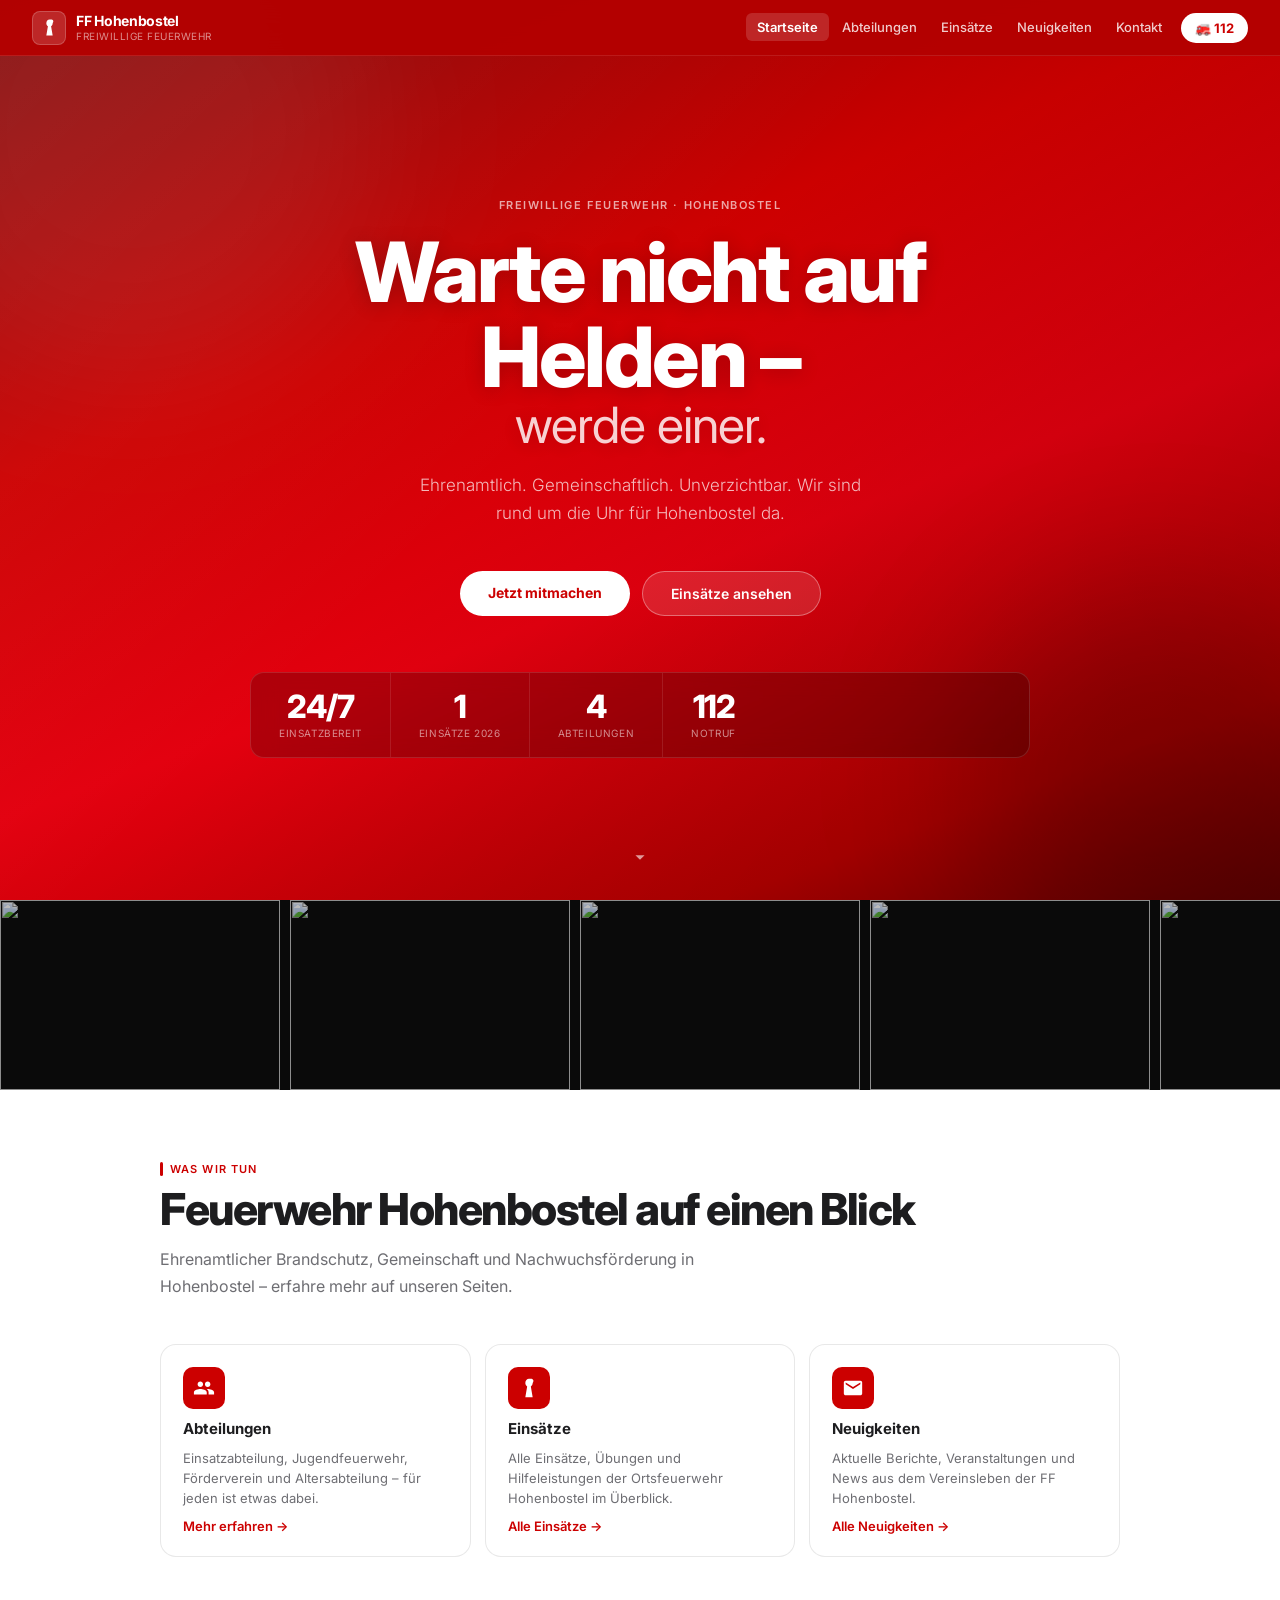
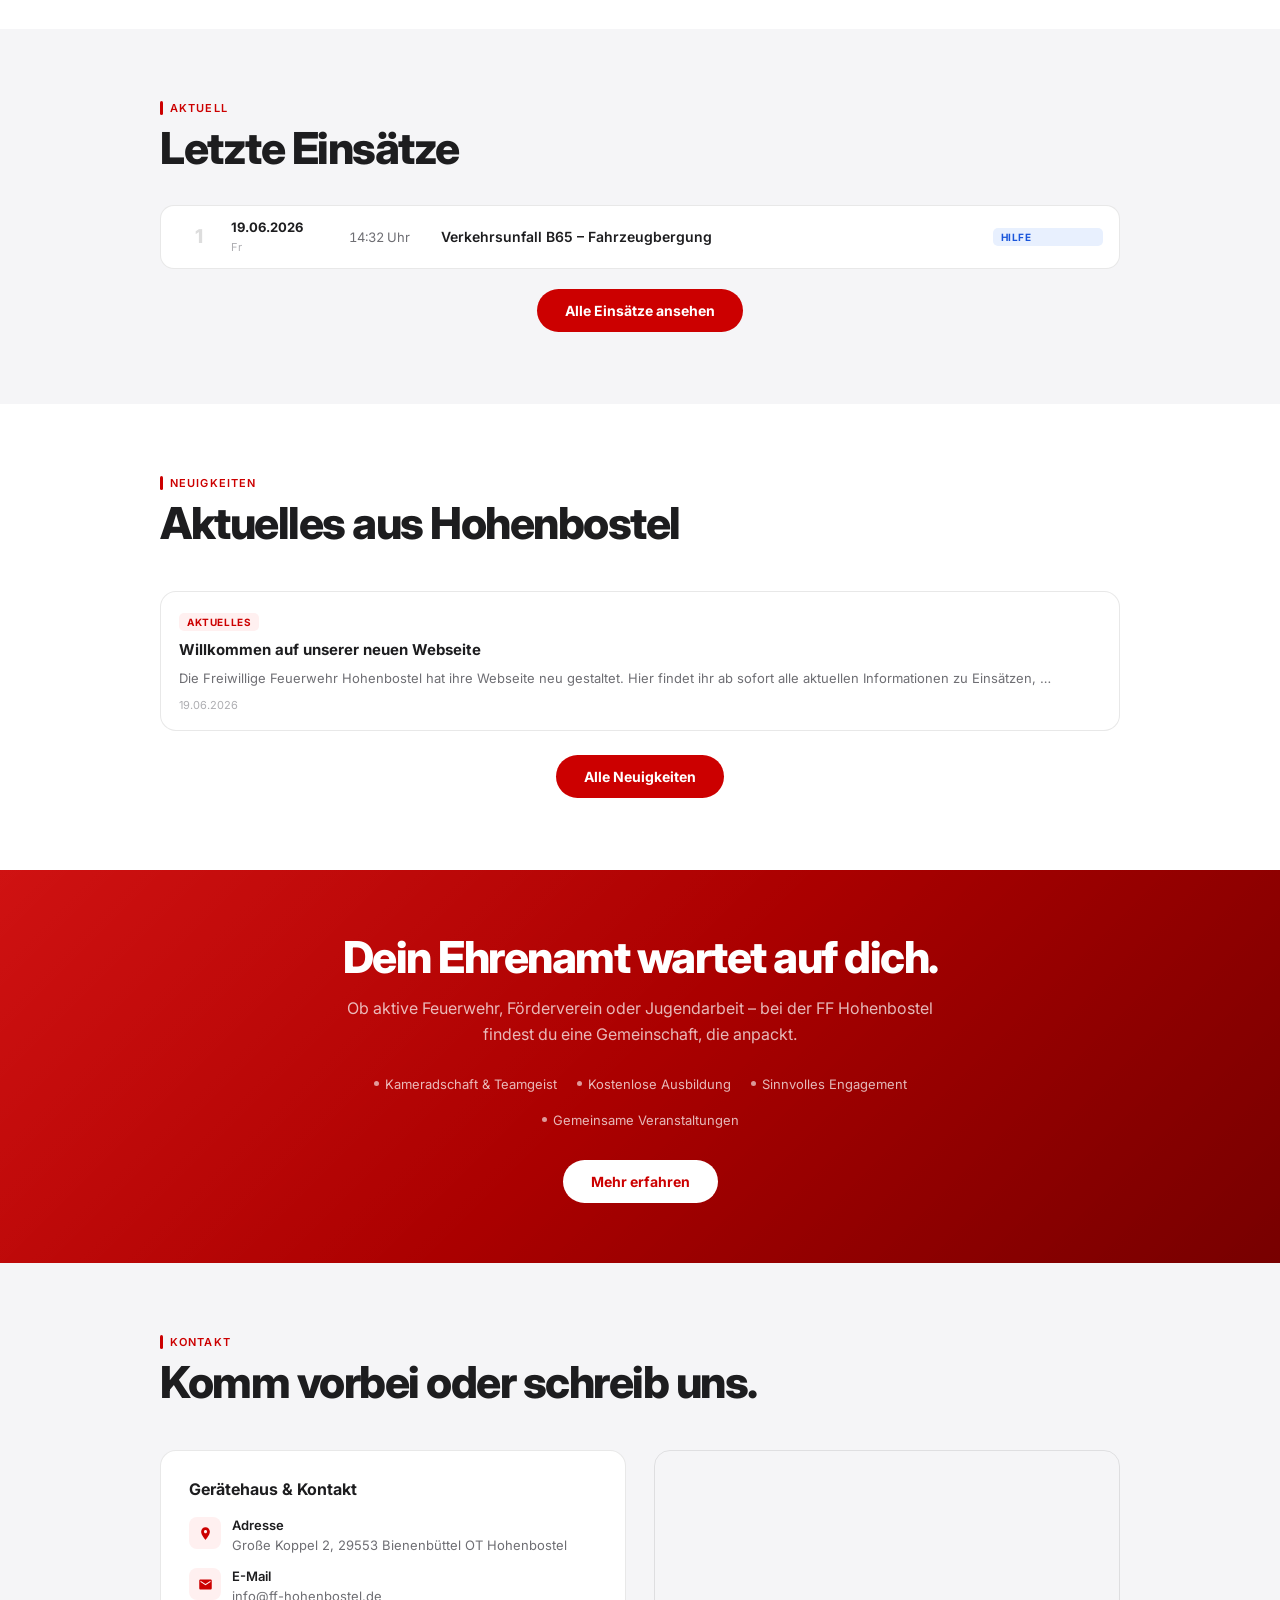
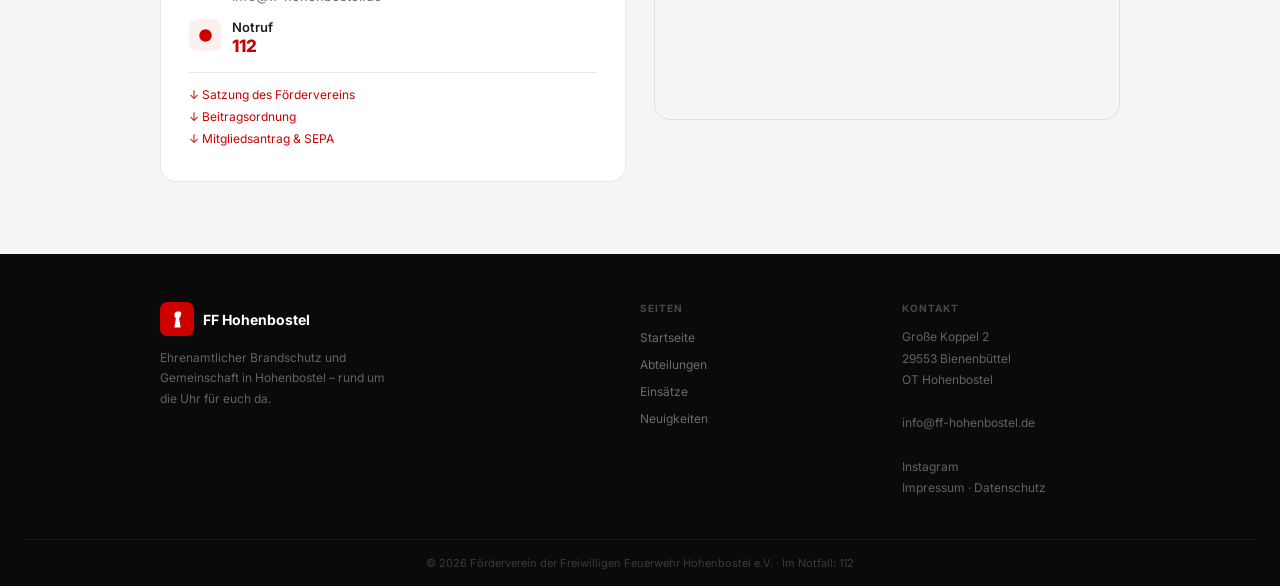
==== commit c27a43a9: "Add files via upload" ====
--- a/index.html
+++ b/index.html
@@ -4,518 +4,58 @@
 <meta charset="UTF-8">
 <meta name="viewport" content="width=device-width, initial-scale=1.0">
 <title>Freiwillige Feuerwehr Hohenbostel</title>
-<link rel="preconnect" href="https://fonts.googleapis.com">
-<link rel="preconnect" href="https://fonts.gstatic.com" crossorigin>
-<link href="https://fonts.googleapis.com/css2?family=Inter:wght@300;400;500;600;700;800&display=swap" rel="stylesheet">
-<style>
-*, *::before, *::after { box-sizing: border-box; margin: 0; padding: 0; }
-:root {
-  --red: #CC0000;
-  --red2: #E3000F;
-  --red-dark: #990000;
-  --red-light: #fff0f0;
-  --text: #1d1d1f;
-  --text-secondary: #6e6e73;
-  --text-light: #aeaeb2;
-  --bg: #ffffff;
-  --bg-grey: #f5f5f7;
-  --border: rgba(0,0,0,0.09);
-  --dark: #111111;
-  --dark2: #1a1a1a;
-  --radius: 16px;
-}
-html { scroll-behavior: smooth; }
-body {
-  font-family: 'Inter', -apple-system, BlinkMacSystemFont, sans-serif;
-  background: var(--bg);
-  color: var(--text);
-  -webkit-font-smoothing: antialiased;
-  overflow-x: hidden;
-}
-a { text-decoration: none; }
-img { display: block; max-width: 100%; }
-
-/* ═══ NAV ═══ */
-.nav {
-  position: fixed; top: 0; left: 0; right: 0; z-index: 300;
-  background: rgba(180,0,0,0.95);
-  backdrop-filter: blur(20px);
-  -webkit-backdrop-filter: blur(20px);
-  height: 58px;
-  display: flex; align-items: center; justify-content: space-between;
-  padding: 0 32px;
-  border-bottom: 1px solid rgba(255,255,255,0.12);
-}
-.nav-logo {
-  display: flex; align-items: center; gap: 10px; cursor: pointer;
-}
-.nav-emblem {
-  width: 36px; height: 36px; background: rgba(255,255,255,0.15);
-  border-radius: 8px; display: flex; align-items: center; justify-content: center;
-  border: 1px solid rgba(255,255,255,0.25);
-}
-.nav-emblem svg { width: 20px; height: 20px; fill: white; }
-.nav-name { font-size: 15px; font-weight: 700; color: white; letter-spacing: -0.3px; }
-.nav-name span { display: block; font-size: 10px; font-weight: 400; color: rgba(255,255,255,0.6); letter-spacing: 0.04em; text-transform: uppercase; }
-.nav-links { display: flex; gap: 2px; list-style: none; }
-.nav-links button, .nav-links a {
-  background: none; border: none; cursor: pointer; font-family: inherit;
-  color: rgba(255,255,255,0.8); font-size: 13.5px; font-weight: 500;
-  padding: 6px 12px; border-radius: 6px;
-  transition: color 0.2s, background 0.2s;
-  display: block;
-}
-.nav-links button:hover, .nav-links a:hover {
-  color: white; background: rgba(255,255,255,0.12);
-}
-.nav-emergency {
-  background: white !important; color: var(--red) !important;
-  padding: 7px 16px !important; border-radius: 20px !important;
-  font-weight: 700 !important; font-size: 13px !important;
-  margin-left: 8px;
-}
-
-/* ═══ HERO ═══ */
-.hero {
-  min-height: 100vh;
-  padding-top: 58px;
-  display: flex; flex-direction: column;
-  align-items: center; justify-content: center;
-  text-align: center;
-  position: relative; overflow: hidden;
-  background: linear-gradient(
-    160deg,
-    #8B0000 0%,
-    #CC0000 25%,
-    #E3000F 50%,
-    #CC0000 75%,
-    #8B0000 100%
-  );
-}
-
-/* animated noise/texture overlay */
-.hero::before {
-  content: '';
-  position: absolute; inset: 0;
-  background: url("data:image/svg+xml,%3Csvg viewBox='0 0 256 256' xmlns='http://www.w3.org/2000/svg'%3E%3Cfilter id='noise'%3E%3CfeTurbulence type='fractalNoise' baseFrequency='0.9' numOctaves='4' stitchTiles='stitch'/%3E%3C/filter%3E%3Crect width='100%25' height='100%25' filter='url(%23noise)' opacity='0.04'/%3E%3C/svg%3E");
-  pointer-events: none; z-index: 0;
-}
-
-/* diagonal light sweep */
-.hero::after {
-  content: '';
-  position: absolute; inset: 0;
-  background: linear-gradient(
-    135deg,
-    rgba(255,255,255,0.08) 0%,
-    transparent 40%,
-    transparent 60%,
-    rgba(0,0,0,0.15) 100%
-  );
-  pointer-events: none; z-index: 0;
-}
-
-/* glow orbs */
-.hero-orb {
-  position: absolute; border-radius: 50%;
-  filter: blur(70px); pointer-events: none; z-index: 0;
-}
-.hero-orb--1 { width: 500px; height: 500px; background: rgba(255,255,255,0.07); top: -100px; left: -100px; animation: orbFloat 8s ease-in-out infinite; }
-.hero-orb--2 { width: 400px; height: 400px; background: rgba(0,0,0,0.2); bottom: -80px; right: -80px; animation: orbFloat 10s ease-in-out infinite reverse; }
-
-@keyframes orbFloat { 0%,100%{transform:translate(0,0)} 50%{transform:translate(20px,-20px)} }
-
-.hero-content { position: relative; z-index: 1; padding: 0 20px; }
-
-.hero-eyebrow {
-  font-size: 11px; font-weight: 600; letter-spacing: 0.14em;
-  text-transform: uppercase; color: rgba(255,255,255,0.7);
-  margin-bottom: 20px; animation: fadeUp 0.7s 0.1s ease both;
-}
-.hero-title {
-  font-size: clamp(46px, 7vw, 90px);
-  font-weight: 800; letter-spacing: -2.5px; line-height: 1.02;
-  color: white; max-width: 800px; margin: 0 auto 24px;
-  animation: fadeUp 0.8s 0.2s ease both;
-  text-shadow: 0 2px 20px rgba(0,0,0,0.2);
-}
-.hero-title span { display: block; font-size: clamp(28px,4vw,52px); font-weight: 400; opacity: 0.85; letter-spacing: -1px; }
-
-.hero-sub {
-  font-size: 18px; font-weight: 300; color: rgba(255,255,255,0.75);
-  max-width: 500px; margin: 0 auto 48px; line-height: 1.65;
-  animation: fadeUp 0.8s 0.3s ease both;
-}
-.hero-actions {
-  display: flex; gap: 12px; justify-content: center; flex-wrap: wrap;
-  animation: fadeUp 0.8s 0.4s ease both;
-}
-
-.btn-white-solid {
-  background: white; color: var(--red);
-  border: none; padding: 14px 30px; border-radius: 30px;
-  font-size: 15px; font-weight: 700; cursor: pointer; font-family: inherit;
-  transition: transform 0.15s, box-shadow 0.2s;
-  display: inline-block;
-}
-.btn-white-solid:hover { transform: scale(1.03); box-shadow: 0 8px 28px rgba(0,0,0,0.25); }
-
-.btn-outline-white {
-  background: rgba(255,255,255,0.12); color: white;
-  border: 1.5px solid rgba(255,255,255,0.4); padding: 14px 30px; border-radius: 30px;
-  font-size: 15px; font-weight: 600; cursor: pointer; font-family: inherit;
-  transition: all 0.2s; display: inline-block; backdrop-filter: blur(8px);
-}
-.btn-outline-white:hover { background: rgba(255,255,255,0.22); transform: scale(1.03); }
-
-/* hero stats */
-.hero-stats {
-  display: flex; gap: 0; margin-top: 64px;
-  background: rgba(0,0,0,0.2); border-radius: 16px;
-  border: 1px solid rgba(255,255,255,0.15);
-  overflow: hidden; backdrop-filter: blur(12px);
-  animation: fadeUp 0.8s 0.55s ease both;
-}
-.hero-stat {
-  padding: 20px 32px; text-align: center;
-  border-right: 1px solid rgba(255,255,255,0.1);
-}
-.hero-stat:last-child { border-right: none; }
-.hero-stat-num { font-size: 34px; font-weight: 800; color: white; letter-spacing: -1.5px; line-height: 1; }
-.hero-stat-label { font-size: 11px; color: rgba(255,255,255,0.6); margin-top: 5px; text-transform: uppercase; letter-spacing: 0.06em; }
-
-/* scroll arrow */
-.hero-scroll {
-  position: absolute; bottom: 32px; left: 50%; transform: translateX(-50%);
-  z-index: 1; animation: bounce 2s ease-in-out infinite;
-}
-.hero-scroll svg { width: 24px; height: 24px; fill: rgba(255,255,255,0.5); }
-@keyframes bounce { 0%,100%{transform:translateX(-50%) translateY(0)} 50%{transform:translateX(-50%) translateY(6px)} }
-
-/* photo strip */
-.photo-strip { background: var(--dark); padding: 0 0 0; overflow: hidden; }
-.photo-track { display: flex; gap: 12px; width: max-content; animation: scrollTrack 40s linear infinite; }
-.photo-track:hover { animation-play-state: paused; }
-.photo-track img { height: 200px; width: 300px; object-fit: cover; border-radius: 0; flex-shrink: 0; opacity: 0.75; transition: opacity 0.3s; }
-.photo-track img:hover { opacity: 1; }
-
-/* ═══ SECTIONS ═══ */
-.section { padding: 80px 24px; }
-.section--grey { background: var(--bg-grey); }
-.section--dark { background: var(--dark2); }
-.section--red  { background: var(--red); }
-.section-inner { max-width: 960px; margin: 0 auto; }
-
-.eyebrow {
-  font-size: 11px; font-weight: 600; letter-spacing: 0.1em;
-  text-transform: uppercase; color: var(--red); margin-bottom: 10px;
-  display: flex; align-items: center; gap: 8px;
-}
-.eyebrow::before { content: ''; display: block; width: 3px; height: 16px; background: var(--red); border-radius: 2px; }
-.eyebrow--light { color: rgba(255,120,80,1); }
-.eyebrow--light::before { background: rgba(255,120,80,1); }
-
-.section-title {
-  font-size: clamp(26px,3.5vw,46px); font-weight: 800;
-  letter-spacing: -1.5px; line-height: 1.08;
-  color: var(--text); margin-bottom: 14px;
-}
-.section-title--white { color: white; }
-.section-sub { font-size: 16px; color: var(--text-secondary); line-height: 1.7; max-width: 560px; margin-bottom: 48px; }
-.section-sub--white { color: rgba(255,255,255,0.6); }
-
-/* ═══ ABTEILUNGEN ═══ */
-.abt-grid {
-  display: grid;
-  grid-template-columns: repeat(2, 1fr);
-  gap: 16px;
-  margin-top: 48px;
-}
-.abt-card {
-  background: white; border-radius: var(--radius);
-  border: 1px solid var(--border); overflow: hidden;
-  transition: transform 0.25s, box-shadow 0.25s;
-}
-.abt-card:hover { transform: translateY(-4px); box-shadow: 0 12px 40px rgba(0,0,0,0.1); }
-
-.abt-card__header {
-  padding: 28px 24px 20px;
-  background: linear-gradient(135deg, #CC0000, #990000);
-  position: relative; overflow: hidden;
-}
-.abt-card__header::after {
-  content: '';
-  position: absolute; top: -30px; right: -30px;
-  width: 120px; height: 120px; border-radius: 50%;
-  background: rgba(255,255,255,0.06);
-}
-.abt-card__icon {
-  width: 48px; height: 48px; border-radius: 12px;
-  background: rgba(255,255,255,0.15);
-  display: flex; align-items: center; justify-content: center;
-  margin-bottom: 14px; border: 1px solid rgba(255,255,255,0.2);
-}
-.abt-card__icon svg { width: 26px; height: 26px; fill: white; }
-.abt-card__name { font-size: 18px; font-weight: 700; color: white; margin-bottom: 4px; }
-.abt-card__age  { font-size: 12px; color: rgba(255,255,255,0.65); font-weight: 500; }
-.abt-card__body { padding: 20px 24px; }
-.abt-card__desc { font-size: 14px; color: var(--text-secondary); line-height: 1.65; margin-bottom: 16px; }
-.abt-card__features { list-style: none; display: flex; flex-direction: column; gap: 6px; }
-.abt-card__features li {
-  font-size: 13px; color: var(--text-secondary);
-  display: flex; align-items: center; gap: 8px;
-}
-.abt-card__features li::before {
-  content: ''; width: 5px; height: 5px; border-radius: 50%;
-  background: var(--red); flex-shrink: 0;
-}
-
-/* ═══ NEWS ═══ */
-.news-grid {
-  display: grid; grid-template-columns: repeat(auto-fit, minmax(280px,1fr));
-  gap: 18px; margin-top: 48px;
-}
-.news-card {
-  background: white; border-radius: var(--radius); overflow: hidden;
-  border: 1px solid var(--border); transition: transform 0.2s, box-shadow 0.2s;
-}
-.news-card:hover { transform: translateY(-4px); box-shadow: 0 12px 36px rgba(0,0,0,0.1); }
-.news-card__img { width: 100%; height: 180px; object-fit: cover; background: var(--bg-grey); }
-.news-card__body { padding: 20px; }
-.news-card__tag {
-  display: inline-block; font-size: 10px; font-weight: 700;
-  text-transform: uppercase; letter-spacing: 0.06em;
-  color: var(--red); background: var(--red-light);
-  padding: 3px 9px; border-radius: 5px; margin-bottom: 10px;
-}
-.news-card__title { font-size: 16px; font-weight: 700; line-height: 1.35; margin-bottom: 8px; }
-.news-card__text { font-size: 13px; color: var(--text-secondary); line-height: 1.6; }
-.news-card__date { font-size: 11px; color: var(--text-light); margin-top: 12px; }
-
-/* news loading state */
-.news-loading {
-  grid-column: 1/-1; text-align: center;
-  padding: 40px; color: var(--text-light); font-size: 14px;
-}
-
-/* ═══ EINSÄTZE ═══ */
-.einsaetze-container { margin-top: 48px; }
-
-.einsatz-filters { display: flex; gap: 8px; margin-bottom: 20px; flex-wrap: wrap; }
-.filter-btn {
-  padding: 6px 14px; border-radius: 20px; font-size: 12px; font-weight: 600;
-  border: 1.5px solid var(--border); background: white; color: var(--text-secondary);
-  cursor: pointer; font-family: inherit; display: flex; align-items: center; gap: 5px;
-  transition: all 0.2s;
-}
-.filter-dot { width: 7px; height: 7px; border-radius: 50%; }
-.filter-btn.active.f-brand    { background: #CC0000; border-color: #CC0000; color: white; }
-.filter-btn.active.f-hilfe    { background: #1a56db; border-color: #1a56db; color: white; }
-.filter-btn.active.f-ubung    { background: #2e7d32; border-color: #2e7d32; color: white; }
-.filter-btn.active.f-sonstige { background: #555;    border-color: #555;    color: white; }
-
-.einsatz-stats { display: flex; gap: 10px; flex-wrap: wrap; margin-bottom: 20px; }
-.einsatz-stat-pill {
-  background: white; border: 1px solid var(--border);
-  border-radius: 8px; padding: 7px 14px; font-size: 13px;
-}
-.einsatz-stat-pill strong { font-weight: 700; margin-right: 4px; }
-.einsatz-stat-pill span   { color: var(--text-secondary); }
-
-.einsatz-table { background: white; border: 1px solid var(--border); border-radius: 14px; overflow: hidden; }
-.einsatz-group-header {
-  background: #f8f8f8; padding: 8px 16px;
-  font-size: 11px; font-weight: 700; letter-spacing: 0.07em; text-transform: uppercase;
-  color: var(--text-light); border-bottom: 1px solid var(--border);
-}
-.einsatz-row {
-  display: grid; grid-template-columns: 48px 110px 85px 1fr 120px;
-  align-items: center; gap: 12px; padding: 14px 16px;
-  border-bottom: 1px solid #f5f5f5; transition: background 0.15s;
-}
-.einsatz-row:last-child { border-bottom: none; }
-.einsatz-row:hover { background: #fafafa; }
-.einsatz-nr { font-size: 20px; font-weight: 800; color: #ddd; text-align: center; }
-.einsatz-date strong { display: block; font-size: 13px; font-weight: 700; }
-.einsatz-date span   { font-size: 11px; color: var(--text-light); }
-.einsatz-time { font-size: 13px; color: var(--text-secondary); font-variant-numeric: tabular-nums; }
-.einsatz-title { font-size: 14px; font-weight: 600; }
-.einsatz-title a { color: var(--text); transition: color 0.2s; }
-.einsatz-title a:hover { color: var(--red); }
-.einsatz-empty { padding: 40px; text-align: center; color: var(--text-light); font-size: 14px; }
-
-.badge {
-  display: inline-flex; align-items: center; justify-content: center;
-  font-size: 10px; font-weight: 700; text-transform: uppercase; letter-spacing: 0.04em;
-  padding: 3px 9px; border-radius: 6px; white-space: nowrap;
-}
-.badge--brand    { background: #ffeaea; color: #cc0000; }
-.badge--hilfe    { background: #e8f0fe; color: #1a56db; }
-.badge--ubung    { background: #e8f5e9; color: #2e7d32; }
-.badge--sonstige { background: #f5f5f5; color: #666; }
-
-.einsatz-loading { padding: 40px; text-align: center; color: var(--text-light); font-size: 14px; }
-
-/* ═══ MITMACHEN ═══ */
-.mitmachen { background: linear-gradient(135deg, #CC0000, #990000); padding: 64px 24px; text-align: center; position: relative; overflow: hidden; }
-.mitmachen::before {
-  content: '';
-  position: absolute; inset: 0;
-  background: linear-gradient(135deg, rgba(255,255,255,0.06) 0%, transparent 50%, rgba(0,0,0,0.1) 100%);
-  pointer-events: none;
-}
-.mitmachen-inner { position: relative; z-index: 1; max-width: 640px; margin: 0 auto; }
-.mitmachen h2 { font-size: clamp(28px,4vw,48px); font-weight: 800; color: white; letter-spacing: -1.5px; margin-bottom: 14px; }
-.mitmachen p  { font-size: 17px; color: rgba(255,255,255,0.75); margin-bottom: 32px; line-height: 1.6; }
-.mitmachen-perks { display: flex; justify-content: center; gap: 24px; flex-wrap: wrap; margin-bottom: 36px; }
-.mitmachen-perk { font-size: 13px; color: rgba(255,255,255,0.75); display: flex; align-items: center; gap: 7px; }
-.mitmachen-perk-dot { width: 5px; height: 5px; border-radius: 50%; background: rgba(255,255,255,0.6); flex-shrink: 0; }
-
-/* ═══ KONTAKT ═══ */
-.kontakt-grid { display: grid; grid-template-columns: 1fr 1fr; gap: 32px; margin-top: 48px; align-items: start; }
-.kontakt-card { background: var(--bg); border-radius: var(--radius); padding: 32px; border: 1px solid var(--border); }
-.kontakt-card h3 { font-size: 17px; font-weight: 700; margin-bottom: 20px; }
-.kontakt-row { display: flex; gap: 12px; align-items: flex-start; margin-bottom: 16px; }
-.kontakt-row-icon {
-  width: 34px; height: 34px; border-radius: 9px;
-  background: var(--red-light); flex-shrink: 0;
-  display: flex; align-items: center; justify-content: center;
-}
-.kontakt-row-icon svg { width: 16px; height: 16px; fill: var(--red); }
-.kontakt-row strong { display: block; font-size: 13px; font-weight: 600; margin-bottom: 1px; }
-.kontakt-row span   { font-size: 13px; color: var(--text-secondary); }
-.kontakt-map { border-radius: var(--radius); overflow: hidden; height: 280px; border: 1px solid var(--border); }
-.kontakt-map iframe { width: 100%; height: 100%; border: none; display: block; }
-.doc-links { margin-top: 20px; padding-top: 16px; border-top: 1px solid var(--border); display: flex; flex-direction: column; gap: 8px; }
-.doc-link { font-size: 13px; color: var(--red); display: flex; align-items: center; gap: 6px; transition: opacity 0.2s; }
-.doc-link:hover { opacity: 0.7; }
-
-/* ═══ INSTAGRAM ═══ */
-.insta-banner {
-  background: linear-gradient(135deg, #833ab4 0%, #fd1d1d 50%, #fcb045 100%);
-  border-radius: 20px; padding: 44px; text-align: center;
-  margin-top: 48px;
-}
-.insta-banner h3 { font-size: 26px; font-weight: 700; color: white; margin-bottom: 8px; }
-.insta-banner p  { font-size: 15px; color: rgba(255,255,255,0.8); margin-bottom: 24px; }
-.btn-insta {
-  background: white; color: #e1306c;
-  padding: 13px 30px; border-radius: 30px; font-size: 14px; font-weight: 700;
-  display: inline-block; transition: transform 0.2s, box-shadow 0.2s;
-}
-.btn-insta:hover { transform: scale(1.04); box-shadow: 0 8px 24px rgba(0,0,0,0.2); }
-
-/* ═══ FOOTER ═══ */
-.footer { background: #0a0a0a; padding: 48px 24px 0; }
-.footer-inner { max-width: 960px; margin: 0 auto; display: grid; grid-template-columns: 2fr 1fr 1fr; gap: 48px; }
-.footer-brand-logo { display: flex; align-items: center; gap: 10px; margin-bottom: 14px; }
-.footer-brand-logo-icon {
-  width: 36px; height: 36px; background: var(--red); border-radius: 8px;
-  display: flex; align-items: center; justify-content: center;
-}
-.footer-brand-logo-icon svg { width: 20px; height: 20px; fill: white; }
-.footer-brand-logo-text { font-size: 14px; font-weight: 700; color: white; }
-.footer-desc { font-size: 13px; color: rgba(255,255,255,0.38); line-height: 1.7; max-width: 260px; }
-.footer-col h4 { font-size: 10px; font-weight: 700; letter-spacing: 0.1em; text-transform: uppercase; color: rgba(255,255,255,0.28); margin-bottom: 14px; }
-.footer-col ul { list-style: none; display: flex; flex-direction: column; gap: 8px; }
-.footer-col ul a { font-size: 13px; color: rgba(255,255,255,0.42); transition: color 0.2s; cursor: pointer; }
-.footer-col ul a:hover, .footer-col ul button:hover { color: white; }
-.footer-col ul button { background: none; border: none; cursor: pointer; font-family: inherit; font-size: 13px; color: rgba(255,255,255,0.42); transition: color 0.2s; padding: 0; text-align: left; }
-.footer-col p { font-size: 13px; color: rgba(255,255,255,0.38); line-height: 1.8; }
-.footer-col a { color: rgba(255,255,255,0.38); transition: color 0.2s; }
-.footer-col a:hover { color: white; }
-.footer-bottom { border-top: 1px solid rgba(255,255,255,0.06); margin-top: 40px; padding: 18px 0; text-align: center; }
-.footer-bottom p { font-size: 12px; color: rgba(255,255,255,0.22); max-width: 960px; margin: 0 auto; }
-
-/* ═══ REVEAL ═══ */
-.reveal { opacity: 0; transform: translateY(24px); transition: opacity 0.6s ease, transform 0.6s ease; }
-.reveal.visible { opacity: 1; transform: none; }
-.reveal-l { opacity: 0; transform: translateX(-24px); transition: opacity 0.6s ease, transform 0.6s ease; }
-.reveal-l.visible { opacity: 1; transform: none; }
-.reveal-r { opacity: 0; transform: translateX(24px); transition: opacity 0.6s ease, transform 0.6s ease; }
-.reveal-r.visible { opacity: 1; transform: none; }
-
-/* ═══ KEYFRAMES ═══ */
-@keyframes fadeUp     { from{opacity:0;transform:translateY(24px)} to{opacity:1;transform:none} }
-@keyframes scrollTrack{ from{transform:translateX(0)} to{transform:translateX(-50%)} }
-
-/* ═══ RESPONSIVE ═══ */
-@media(max-width:720px){
-  .nav-links { display: none; }
-  .hero-stats { flex-wrap: wrap; }
-  .hero-stat { padding: 14px 20px; }
-  .abt-grid { grid-template-columns: 1fr; }
-  .kontakt-grid { grid-template-columns: 1fr; }
-  .footer-inner { grid-template-columns: 1fr; gap: 28px; }
-  .einsatz-row { grid-template-columns: 40px 1fr 100px; }
-  .einsatz-date, .einsatz-time { display: none; }
-  .photo-track img { height: 150px; width: 220px; }
-}
-</style>
+<link rel="stylesheet" href="style.css">
+<script src="https://identity.netlify.com/v1/netlify-identity-widget.js"></script>
 </head>
 <body>
 
-<!-- ═══ NAV ═══ -->
-<nav class="nav" id="mainNav">
-  <div class="nav-logo" onclick="scrollTo('#hero')">
-    <div class="nav-emblem">
-      <svg viewBox="0 0 24 24"><path d="M12 2C9.8 2 8 4 8 6.5c0 1.6.8 3 2 3.9L8 22h8l-2-11.6c1.2-.9 2-2.3 2-3.9C18 4 16.2 2 14 2h-2z"/></svg>
-    </div>
-    <div class="nav-name">FF Hohenbostel<span>Freiwillige Feuerwehr</span></div>
-  </div>
-  <ul class="nav-links">
-    <li><button onclick="scrollTo('#ueber-uns')">Über uns</button></li>
-    <li><button onclick="scrollTo('#abteilungen')">Abteilungen</button></li>
-    <li><button onclick="scrollTo('#einsaetze')">Einsätze</button></li>
-    <li><button onclick="scrollTo('#neuigkeiten')">Neuigkeiten</button></li>
-    <li><button onclick="scrollTo('#mitmachen')">Mitmachen</button></li>
-    <li><button onclick="scrollTo('#kontakt')">Kontakt</button></li>
-    <li><a href="tel:112" class="nav-emergency">🚒 112</a></li>
+<!-- NAV -->
+<nav class="nav">
+  <div class="nav-logo" onclick="location.href='index.html'">
+    <div class="nav-emblem"><svg viewBox="0 0 24 24"><path d="M12 2C9.8 2 8 4 8 6.5c0 1.6.8 3 2 3.9L8 22h8l-2-11.6c1.2-.9 2-2.3 2-3.9C18 4 16.2 2 14 2h-2z"/></svg></div>
+    <div class="nav-name">FF Hohenbostel<small>Freiwillige Feuerwehr</small></div>
+  </div>
+  <ul class="nav-links" id="navLinks">
+    <li><a href="index.html" data-page="index.html" class="active">Startseite</a></li>
+    <li><a href="abteilungen.html" data-page="abteilungen.html">Abteilungen</a></li>
+    <li><a href="einsaetze.html" data-page="einsaetze.html">Einsätze</a></li>
+    <li><a href="neuigkeiten.html" data-page="neuigkeiten.html">Neuigkeiten</a></li>
+    <li><a href="index.html#kontakt">Kontakt</a></li>
+    <li><a href="tel:112" class="nav-cta">🚒 112</a></li>
   </ul>
+  <button class="nav-hamburger" id="hamburger" aria-label="Menü">
+    <span></span><span></span><span></span>
+  </button>
 </nav>
 
-<!-- ═══ HERO ═══ -->
-<section class="hero" id="hero">
-  <div class="hero-orb hero-orb--1"></div>
-  <div class="hero-orb hero-orb--2"></div>
-
+<!-- HERO -->
+<section class="hero">
+  <div class="hero-orb hero-orb-1"></div>
+  <div class="hero-orb hero-orb-2"></div>
   <div class="hero-content">
     <div class="hero-eyebrow">Freiwillige Feuerwehr · Hohenbostel</div>
     <h1 class="hero-title">
       Warte nicht auf Helden –
-      <span>werde einer.</span>
+      <em>werde einer.</em>
     </h1>
     <p class="hero-sub">Ehrenamtlich. Gemeinschaftlich. Unverzichtbar. Wir sind rund um die Uhr für Hohenbostel da.</p>
     <div class="hero-actions">
-      <a href="#" onclick="scrollTo('#mitmachen'); return false;" class="btn-white-solid">Jetzt mitmachen</a>
-      <a href="#" onclick="scrollTo('#einsaetze'); return false;" class="btn-outline-white">Einsätze ansehen</a>
+      <a href="abteilungen.html" class="btn-white">Jetzt mitmachen</a>
+      <a href="einsaetze.html" class="btn-ghost-white">Einsätze ansehen</a>
     </div>
     <div class="hero-stats">
-      <div class="hero-stat">
-        <div class="hero-stat-num">24/7</div>
-        <div class="hero-stat-label">Einsatzbereit</div>
-      </div>
-      <div class="hero-stat">
-        <div class="hero-stat-num" id="hero-count">1</div>
-        <div class="hero-stat-label">Einsätze 2026</div>
-      </div>
-      <div class="hero-stat">
-        <div class="hero-stat-num">4</div>
-        <div class="hero-stat-label">Abteilungen</div>
-      </div>
-      <div class="hero-stat">
-        <div class="hero-stat-num">112</div>
-        <div class="hero-stat-label">Notruf</div>
-      </div>
-    </div>
-  </div>
-
-  <div class="hero-scroll" onclick="scrollTo('#ueber-uns')">
+      <div class="hero-stat"><div class="hero-stat-num">24/7</div><div class="hero-stat-label">Einsatzbereit</div></div>
+      <div class="hero-stat"><div class="hero-stat-num" id="hero-einsatz-count">–</div><div class="hero-stat-label">Einsätze 2026</div></div>
+      <div class="hero-stat"><div class="hero-stat-num">4</div><div class="hero-stat-label">Abteilungen</div></div>
+      <div class="hero-stat"><div class="hero-stat-num">112</div><div class="hero-stat-label">Notruf</div></div>
+    </div>
+  </div>
+  <div class="scroll-hint" onclick="document.getElementById('start').scrollIntoView({behavior:'smooth'})">
     <svg viewBox="0 0 24 24"><path d="M7 10l5 5 5-5z"/></svg>
   </div>
 </section>
 
-<!-- Photo Strip -->
+<!-- PHOTO STRIP -->
 <div class="photo-strip">
   <div class="photo-track">
     <img src="https://image.jimcdn.com/app/cms/image/transf/dimension=820x10000:format=png/path/s629def15d2734185/image/i9c6f98047cfe98f4/version/1773682671/image.png" alt="">
@@ -523,216 +63,86 @@
     <img src="https://image.jimcdn.com/app/cms/image/transf/dimension=597x1024:format=jpg/path/s629def15d2734185/image/i5dfa663430a76f5c/version/1736492610/image.jpg" alt="">
     <img src="https://image.jimcdn.com/app/cms/image/transf/dimension=1070x10000:format=jpg/path/s629def15d2734185/image/i35dcd4ad9c6570d7/version/1691304359/image.jpg" alt="">
     <img src="https://image.jimcdn.com/app/cms/image/transf/dimension=508x10000:format=jpg/path/s629def15d2734185/image/i582bdca028af2ab4/version/1470411081/image.jpg" alt="">
-    <img src="https://image.jimcdn.com/app/cms/image/transf/dimension=597x10000:format=jpg/path/s629def15d2734185/image/i8df30ca464a47264/version/1773683932/image.jpg" alt="">
-    <!-- duplicate for loop -->
     <img src="https://image.jimcdn.com/app/cms/image/transf/dimension=820x10000:format=png/path/s629def15d2734185/image/i9c6f98047cfe98f4/version/1773682671/image.png" alt="">
     <img src="https://image.jimcdn.com/app/cms/image/transf/dimension=780x1024:format=jpg/path/s629def15d2734185/image/i793168b79b4a091e/version/1770376332/image.jpg" alt="">
     <img src="https://image.jimcdn.com/app/cms/image/transf/dimension=597x1024:format=jpg/path/s629def15d2734185/image/i5dfa663430a76f5c/version/1736492610/image.jpg" alt="">
     <img src="https://image.jimcdn.com/app/cms/image/transf/dimension=1070x10000:format=jpg/path/s629def15d2734185/image/i35dcd4ad9c6570d7/version/1691304359/image.jpg" alt="">
     <img src="https://image.jimcdn.com/app/cms/image/transf/dimension=508x10000:format=jpg/path/s629def15d2734185/image/i582bdca028af2ab4/version/1470411081/image.jpg" alt="">
-    <img src="https://image.jimcdn.com/app/cms/image/transf/dimension=597x10000:format=jpg/path/s629def15d2734185/image/i8df30ca464a47264/version/1773683932/image.jpg" alt="">
   </div>
 </div>
 
-<!-- ═══ ÜBER UNS ═══ -->
-<section class="section" id="ueber-uns">
-  <div class="section-inner">
-    <div class="eyebrow reveal">Unser Auftrag</div>
-    <h2 class="section-title reveal">Schutz, Gemeinschaft,<br>Engagement.</h2>
-    <p class="section-sub reveal">Der Förderverein und die Einsatzabteilung der FF Hohenbostel arbeiten Hand in Hand für den Brandschutz und das Gemeinschaftsleben in unserem Ort.</p>
-
-    <div style="display:grid;grid-template-columns:1fr 1fr;gap:56px;align-items:center">
-      <div class="reveal-l">
-        <div style="border-radius:24px;overflow:hidden;aspect-ratio:4/3;box-shadow:0 24px 60px rgba(0,0,0,0.13);position:relative">
-          <img src="https://image.jimcdn.com/app/cms/image/transf/dimension=780x1024:format=jpg/path/s629def15d2734185/image/i793168b79b4a091e/version/1770376332/image.jpg" style="width:100%;height:100%;object-fit:cover" alt="FF Hohenbostel">
-          <div style="position:absolute;bottom:0;left:0;right:0;background:linear-gradient(to top,rgba(0,0,0,0.6),transparent);padding:18px 20px 14px">
-            <p style="color:white;font-size:14px;font-weight:600">Kameradinnen & Kameraden</p>
-            <span style="color:rgba(255,255,255,0.7);font-size:12px">Ortsfeuerwehr Hohenbostel</span>
-          </div>
-        </div>
-      </div>
-      <div class="reveal-r" style="display:flex;flex-direction:column;gap:6px">
-        <div style="padding:16px;border-radius:12px;transition:background 0.2s" onmouseenter="this.style.background='#f5f5f7'" onmouseleave="this.style.background='transparent'">
-          <div style="display:flex;gap:12px">
-            <div style="width:8px;height:8px;border-radius:50%;background:var(--red);margin-top:7px;flex-shrink:0"></div>
-            <div><strong style="display:block;font-size:15px;font-weight:600;margin-bottom:3px">Aktiver Brandschutz</strong><p style="font-size:14px;color:var(--text-secondary)">Wir treten aktiv für den Brandschutz in Hohenbostel und der gesamten Samtgemeinde ein.</p></div>
-          </div>
-        </div>
-        <div style="padding:16px;border-radius:12px;transition:background 0.2s" onmouseenter="this.style.background='#f5f5f7'" onmouseleave="this.style.background='transparent'">
-          <div style="display:flex;gap:12px">
-            <div style="width:8px;height:8px;border-radius:50%;background:var(--red);margin-top:7px;flex-shrink:0"></div>
-            <div><strong style="display:block;font-size:15px;font-weight:600;margin-bottom:3px">Materielle Förderung</strong><p style="font-size:14px;color:var(--text-secondary)">Der Förderverein unterstützt Einsatzabteilung, Jugendfeuerwehr und Floriansgruppe.</p></div>
-          </div>
-        </div>
-        <div style="padding:16px;border-radius:12px;transition:background 0.2s" onmouseenter="this.style.background='#f5f5f7'" onmouseleave="this.style.background='transparent'">
-          <div style="display:flex;gap:12px">
-            <div style="width:8px;height:8px;border-radius:50%;background:var(--red);margin-top:7px;flex-shrink:0"></div>
-            <div><strong style="display:block;font-size:15px;font-weight:600;margin-bottom:3px">Gemeinschaft & Veranstaltungen</strong><p style="font-size:14px;color:var(--text-secondary)">Von Kinderfest bis Osterfeuer – wir bereichern das Ortsleben in Hohenbostel.</p></div>
-          </div>
-        </div>
-        <div style="padding:16px;border-radius:12px;transition:background 0.2s" onmouseenter="this.style.background='#f5f5f7'" onmouseleave="this.style.background='transparent'">
-          <div style="display:flex;gap:12px">
-            <div style="width:8px;height:8px;border-radius:50%;background:var(--red);margin-top:7px;flex-shrink:0"></div>
-            <div><strong style="display:block;font-size:15px;font-weight:600;margin-bottom:3px">Soziales Engagement</strong><p style="font-size:14px;color:var(--text-secondary)">Die Feuerwehr ist eine zentrale Einrichtung, die das Gemeinschaftsleben fördert.</p></div>
-          </div>
-        </div>
-      </div>
-    </div>
-  </div>
-</section>
-
-<!-- ═══ ABTEILUNGEN ═══ -->
-<section class="section section--grey" id="abteilungen">
-  <div class="section-inner">
-    <div class="eyebrow reveal">Abteilungen</div>
-    <h2 class="section-title reveal">Für jeden ist etwas dabei.</h2>
-    <p class="section-sub reveal">Von der aktiven Einsatzabteilung bis zur Altersabteilung – die FF Hohenbostel bietet Menschen jeden Alters eine Heimat.</p>
-
-    <div class="abt-grid">
-      <!-- Einsatzabteilung -->
-      <div class="abt-card reveal">
-        <div class="abt-card__header">
-          <div class="abt-card__icon">
-            <svg viewBox="0 0 24 24"><path d="M12 2C9.8 2 8 4 8 6.5c0 1.6.8 3 2 3.9L8 22h8l-2-11.6c1.2-.9 2-2.3 2-3.9C18 4 16.2 2 14 2h-2z"/></svg>
-          </div>
-          <div class="abt-card__name">Einsatzabteilung</div>
-          <div class="abt-card__age">Ab 18 Jahren · Aktiver Dienst</div>
-        </div>
-        <div class="abt-card__body">
-          <p class="abt-card__desc">Die Einsatzabteilung bildet das Herzstück der Feuerwehr. Unsere aktiven Kameradinnen und Kameraden sind rund um die Uhr einsatzbereit und rücken bei Bränden, Unfällen und Hilfeleistungen aus.</p>
-          <ul class="abt-card__features">
-            <li>24/7 Einsatzbereitschaft</li>
-            <li>Brandbekämpfung & Hilfeleistung</li>
-            <li>Technische Rettung</li>
-            <li>Regelmäßige Übungen & Ausbildung</li>
-            <li>Kostenlose Feuerwehrausbildung</li>
-          </ul>
-        </div>
-      </div>
-
-      <!-- Jugendfeuerwehr -->
-      <div class="abt-card reveal">
-        <div class="abt-card__header">
-          <div class="abt-card__icon">
-            <svg viewBox="0 0 24 24"><path d="M12 3a4 4 0 1 0 0 8 4 4 0 0 0 0-8zm-6 9a2 2 0 0 0-2 2v1c0 2.2 3.6 4 8 4s8-1.8 8-4v-1a2 2 0 0 0-2-2H6z"/></svg>
-          </div>
-          <div class="abt-card__name">Jugendfeuerwehr</div>
-          <div class="abt-card__age">10 – 17 Jahre</div>
-        </div>
-        <div class="abt-card__body">
-          <p class="abt-card__desc">Die Jugendfeuerwehr bildet den Nachwuchs für die aktive Einsatzabteilung aus. Mit Spaß, Teamgeist und spannenden Aktivitäten werden junge Menschen an das Feuerwehrwesen herangeführt.</p>
-          <ul class="abt-card__features">
-            <li>Zeltlager & Ausflüge</li>
-            <li>Leistungswettkämpfe</li>
-            <li>Feuerwehrtechnische Grundausbildung</li>
-            <li>Gemeinschaftsaktivitäten</li>
-            <li>Übergang in Einsatzabteilung mit 18</li>
-          </ul>
-        </div>
-      </div>
-
-      <!-- Förderverein -->
-      <div class="abt-card reveal">
-        <div class="abt-card__header">
-          <div class="abt-card__icon">
-            <svg viewBox="0 0 24 24"><path d="M17 10h-2V7l-3-4-3 4v3H7l-2 2v8h14v-8l-2-2zm-5-1.5L13.5 10h-3L12 8.5zm1 9.5h-2v-3h2v3z"/></svg>
-          </div>
-          <div class="abt-card__name">Förderverein</div>
-          <div class="abt-card__age">Alle Altersgruppen · Offen für alle</div>
-        </div>
-        <div class="abt-card__body">
-          <p class="abt-card__desc">Der Förderverein unterstützt die Feuerwehr materiell und ideell. Als förderndes Mitglied trägst du zur Ausstattung und zu Veranstaltungen bei, ohne im aktiven Dienst zu sein.</p>
-          <ul class="abt-card__features">
-            <li>Unterstützung der Einsatzabteilung</li>
-            <li>Finanzierung von Ausrüstung</li>
-            <li>Organisation von Veranstaltungen</li>
-            <li>Kinderfest & Osterfeuer</li>
-            <li>Niedrigschwellige Mitgliedschaft</li>
-          </ul>
-        </div>
-      </div>
-
-      <!-- Altersabteilung -->
-      <div class="abt-card reveal">
-        <div class="abt-card__header">
-          <div class="abt-card__icon">
-            <svg viewBox="0 0 24 24"><path d="M12 2l3.09 6.26L22 9.27l-5 4.87 1.18 6.88L12 17.77l-6.18 3.25L7 14.14 2 9.27l6.91-1.01L12 2z"/></svg>
-          </div>
-          <div class="abt-card__name">Altersabteilung</div>
-          <div class="abt-card__age">Ab 65 Jahren · Ehrenabteilung</div>
-        </div>
-        <div class="abt-card__body">
-          <p class="abt-card__desc">Die Altersabteilung ehrt unsere verdienten Kameradinnen und Kameraden, die jahrelang aktiven Dienst geleistet haben. Ihr Wissen und ihre Erfahrung sind für die Gemeinschaft unverzichtbar.</p>
-          <ul class="abt-card__features">
-            <li>Ehrenmitgliedschaft nach aktiver Zeit</li>
-            <li>Teilnahme an Veranstaltungen</li>
-            <li>Weitergabe von Erfahrung</li>
-            <li>Geselliges Beisammensein</li>
-            <li>Jährliche Kameradschaftspflege</li>
-          </ul>
-        </div>
-      </div>
-    </div>
-  </div>
-</section>
-
-<!-- ═══ EINSÄTZE ═══ -->
-<section class="section" id="einsaetze">
-  <div class="section-inner">
-    <div class="eyebrow reveal">Einsatzliste</div>
-    <h2 class="section-title reveal">Unsere Einsätze</h2>
-    <p class="section-sub reveal">Alle Einsätze der Ortsfeuerwehr Hohenbostel im Überblick. Verwaltet über Decap CMS.</p>
-
-    <div class="einsaetze-container">
-      <div class="einsatz-filters">
-        <button class="filter-btn f-brand active" onclick="toggleFilter(this,'brand')"><span class="filter-dot" style="background:#CC0000"></span>Brand</button>
-        <button class="filter-btn f-hilfe active" onclick="toggleFilter(this,'hilfe')"><span class="filter-dot" style="background:#1a56db"></span>Hilfeleistung</button>
-        <button class="filter-btn f-ubung active" onclick="toggleFilter(this,'ubung')"><span class="filter-dot" style="background:#2e7d32"></span>Übung</button>
-        <button class="filter-btn f-sonstige active" onclick="toggleFilter(this,'sonstige')"><span class="filter-dot" style="background:#555"></span>Sonstige</button>
-      </div>
-      <div class="einsatz-stats" id="einsatz-stats"></div>
-      <div class="einsatz-table" id="einsatz-list">
-        <div class="einsatz-loading">Einsätze werden geladen…</div>
-      </div>
-    </div>
-  </div>
-</section>
-
-<!-- ═══ NEUIGKEITEN ═══ -->
-<section class="section section--grey" id="neuigkeiten">
-  <div class="section-inner">
-    <div class="eyebrow reveal">Aktuelles</div>
-    <h2 class="section-title reveal">Neuigkeiten aus Hohenbostel</h2>
-    <p class="section-sub reveal">Aktuelle Berichte, Veranstaltungen und Vereinsnews. Verwaltet über Decap CMS.</p>
-    <div class="news-grid" id="news-grid">
-      <div class="news-loading">Beiträge werden geladen…</div>
-    </div>
-
-    <!-- Instagram -->
-    <div class="insta-banner reveal">
-      <h3>@feuerwehr_hohenbostel</h3>
-      <p>Aktuelle Einsätze, Übungen und Einblicke direkt auf Instagram.</p>
-      <a href="https://www.instagram.com/feuerwehr_hohenbostel/" target="_blank" class="btn-insta">Jetzt folgen</a>
-    </div>
-  </div>
-</section>
-
-<!-- ═══ MITMACHEN ═══ -->
-<section class="mitmachen" id="mitmachen">
+<!-- KURZÜBERSICHT -->
+<section class="section" id="start">
+  <div class="section-inner">
+    <div class="eyebrow reveal">Was wir tun</div>
+    <h2 class="section-title reveal">Feuerwehr Hohenbostel auf einen Blick</h2>
+    <p class="section-sub reveal">Ehrenamtlicher Brandschutz, Gemeinschaft und Nachwuchsförderung in Hohenbostel – erfahre mehr auf unseren Seiten.</p>
+
+    <div class="preview-grid">
+      <a href="abteilungen.html" class="preview-card reveal">
+        <div class="preview-card-icon"><svg viewBox="0 0 24 24"><path d="M16 11c1.66 0 2.99-1.34 2.99-3S17.66 5 16 5c-1.66 0-3 1.34-3 3s1.34 3 3 3zm-8 0c1.66 0 2.99-1.34 2.99-3S9.66 5 8 5C6.34 5 5 6.34 5 8s1.34 3 3 3zm0 2c-2.33 0-7 1.17-7 3.5V19h14v-2.5c0-2.33-4.67-3.5-7-3.5zm8 0c-.29 0-.62.02-.97.05 1.16.84 1.97 1.97 1.97 3.45V19h6v-2.5c0-2.33-4.67-3.5-7-3.5z"/></svg></div>
+        <h3>Abteilungen</h3>
+        <p>Einsatzabteilung, Jugendfeuerwehr, Förderverein und Altersabteilung – für jeden ist etwas dabei.</p>
+        <span class="preview-card-link">Mehr erfahren →</span>
+      </a>
+      <a href="einsaetze.html" class="preview-card reveal">
+        <div class="preview-card-icon"><svg viewBox="0 0 24 24"><path d="M12 2C9.8 2 8 4 8 6.5c0 1.6.8 3 2 3.9L8 22h8l-2-11.6c1.2-.9 2-2.3 2-3.9C18 4 16.2 2 14 2h-2z"/></svg></div>
+        <h3>Einsätze</h3>
+        <p>Alle Einsätze, Übungen und Hilfeleistungen der Ortsfeuerwehr Hohenbostel im Überblick.</p>
+        <span class="preview-card-link">Alle Einsätze →</span>
+      </a>
+      <a href="neuigkeiten.html" class="preview-card reveal">
+        <div class="preview-card-icon"><svg viewBox="0 0 24 24"><path d="M20 4H4c-1.1 0-2 .9-2 2v12c0 1.1.9 2 2 2h16c1.1 0 2-.9 2-2V6c0-1.1-.9-2-2-2zm0 4l-8 5-8-5V6l8 5 8-5v2z"/></svg></div>
+        <h3>Neuigkeiten</h3>
+        <p>Aktuelle Berichte, Veranstaltungen und News aus dem Vereinsleben der FF Hohenbostel.</p>
+        <span class="preview-card-link">Alle Neuigkeiten →</span>
+      </a>
+    </div>
+  </div>
+</section>
+
+<!-- LETZTE EINSÄTZE VORSCHAU -->
+<section class="section section--grey">
+  <div class="section-inner">
+    <div class="eyebrow reveal">Aktuell</div>
+    <h2 class="section-title reveal">Letzte Einsätze</h2>
+    <div id="einsatz-preview" style="margin-top:32px">
+      <div class="einsatz-empty" style="padding:20px">Wird geladen…</div>
+    </div>
+    <div style="margin-top:20px;text-align:center">
+      <a href="einsaetze.html" class="btn-red">Alle Einsätze ansehen</a>
+    </div>
+  </div>
+</section>
+
+<!-- LETZTE NEWS VORSCHAU -->
+<section class="section">
+  <div class="section-inner">
+    <div class="eyebrow reveal">Neuigkeiten</div>
+    <h2 class="section-title reveal">Aktuelles aus Hohenbostel</h2>
+    <div class="news-grid" id="news-preview"></div>
+    <div style="margin-top:24px;text-align:center">
+      <a href="neuigkeiten.html" class="btn-red">Alle Neuigkeiten</a>
+    </div>
+  </div>
+</section>
+
+<!-- MITMACHEN -->
+<section class="mitmachen">
   <div class="mitmachen-inner">
     <h2>Dein Ehrenamt wartet auf dich.</h2>
     <p>Ob aktive Feuerwehr, Förderverein oder Jugendarbeit – bei der FF Hohenbostel findest du eine Gemeinschaft, die anpackt.</p>
     <div class="mitmachen-perks">
-      <div class="mitmachen-perk"><div class="mitmachen-perk-dot"></div>Kameradschaft & Teamgeist</div>
-      <div class="mitmachen-perk"><div class="mitmachen-perk-dot"></div>Kostenlose Ausbildung</div>
-      <div class="mitmachen-perk"><div class="mitmachen-perk-dot"></div>Sinnvolles Engagement</div>
-      <div class="mitmachen-perk"><div class="mitmachen-perk-dot"></div>Gemeinsame Veranstaltungen</div>
-    </div>
-    <a href="mailto:info@ff-hohenbostel.de" class="btn-white-solid">Jetzt Kontakt aufnehmen</a>
-  </div>
-</section>
-
-<!-- ═══ KONTAKT ═══ -->
+      <div class="mitmachen-perk">Kameradschaft & Teamgeist</div>
+      <div class="mitmachen-perk">Kostenlose Ausbildung</div>
+      <div class="mitmachen-perk">Sinnvolles Engagement</div>
+      <div class="mitmachen-perk">Gemeinsame Veranstaltungen</div>
+    </div>
+    <a href="abteilungen.html" class="btn-white">Mehr erfahren</a>
+  </div>
+</section>
+
+<!-- KONTAKT -->
 <section class="section section--grey" id="kontakt">
   <div class="section-inner">
     <div class="eyebrow reveal">Kontakt</div>
@@ -740,20 +150,10 @@
     <div class="kontakt-grid">
       <div class="kontakt-card reveal-l">
         <h3>Gerätehaus & Kontakt</h3>
-        <div class="kontakt-row">
-          <div class="kontakt-row-icon"><svg viewBox="0 0 24 24"><path d="M12 2C8.1 2 5 5.1 5 9c0 5.2 7 13 7 13s7-7.8 7-13c0-3.9-3.1-7-7-7zm0 9.5c-1.4 0-2.5-1.1-2.5-2.5S10.6 6.5 12 6.5s2.5 1.1 2.5 2.5-1.1 2.5-2.5 2.5z"/></svg></div>
-          <div><strong>Adresse</strong><span>Große Koppel 2, 29553 Bienenbüttel OT Hohenbostel</span></div>
-        </div>
-        <div class="kontakt-row">
-          <div class="kontakt-row-icon"><svg viewBox="0 0 24 24"><path d="M20 4H4c-1.1 0-2 .9-2 2v12c0 1.1.9 2 2 2h16c1.1 0 2-.9 2-2V6c0-1.1-.9-2-2-2zm0 4l-8 5-8-5V6l8 5 8-5v2z"/></svg></div>
-          <div><strong>E-Mail</strong><span>info@ff-hohenbostel.de</span></div>
-        </div>
-        <div class="kontakt-row">
-          <div class="kontakt-row-icon"><svg viewBox="0 0 24 24"><path d="M12 2a10 10 0 1 0 0 20A10 10 0 0 0 12 2zm.5 5.5H11v6l5.2 3.1.8-1.3-4.5-2.7V7.5z"/></svg></div>
-          <div><strong>Notruf</strong><span style="font-size:18px;font-weight:800;color:var(--red)">112</span></div>
-        </div>
+        <div class="kontakt-row"><div class="kontakt-icon"><svg viewBox="0 0 24 24"><path d="M12 2C8.1 2 5 5.1 5 9c0 5.2 7 13 7 13s7-7.8 7-13c0-3.9-3.1-7-7-7zm0 9.5c-1.4 0-2.5-1.1-2.5-2.5S10.6 6.5 12 6.5s2.5 1.1 2.5 2.5-1.1 2.5-2.5 2.5z"/></svg></div><div><strong>Adresse</strong><span>Große Koppel 2, 29553 Bienenbüttel OT Hohenbostel</span></div></div>
+        <div class="kontakt-row"><div class="kontakt-icon"><svg viewBox="0 0 24 24"><path d="M20 4H4c-1.1 0-2 .9-2 2v12c0 1.1.9 2 2 2h16c1.1 0 2-.9 2-2V6c0-1.1-.9-2-2-2zm0 4l-8 5-8-5V6l8 5 8-5v2z"/></svg></div><div><strong>E-Mail</strong><span>info@ff-hohenbostel.de</span></div></div>
+        <div class="kontakt-row"><div class="kontakt-icon"><svg viewBox="0 0 24 24"><path d="M12 2a10 10 0 1 0 0 20A10 10 0 0 0 12 2zm.5 5.5H11v6l5.2 3.1.8-1.3-4.5-2.7V7.5z"/></svg></div><div><strong>Notruf</strong><span style="font-size:17px;font-weight:800;color:var(--red)">112</span></div></div>
         <div class="doc-links">
-          <p style="font-size:12px;color:var(--text-light);margin-bottom:6px">Formulare & Dokumente</p>
           <a href="https://www.ff-hohenbostel.de/app/download/12828495136/Satzung_F%C3%B6rderverein_Freiwillige_Feuerwehr_Hohenbostel.pdf" target="_blank" class="doc-link">↓ Satzung des Fördervereins</a>
           <a href="https://www.ff-hohenbostel.de/app/download/12828497936/Beitragsordnung_F%C3%B6rderverein_der_Freiwilligen_Feuerwehr_Hohenbostel.pdf" target="_blank" class="doc-link">↓ Beitragsordnung</a>
           <a href="https://www.ff-hohenbostel.de/app/download/12828152836/Beitrittserkl%C3%A4rung_SEPA_Lastschrift_+FV_der_Freiwilligen_Feuerwehr_Hohenbostel.pdf" target="_blank" class="doc-link">↓ Mitgliedsantrag & SEPA</a>
@@ -766,198 +166,65 @@
   </div>
 </section>
 
-<!-- ═══ FOOTER ═══ -->
+<!-- FOOTER -->
 <footer class="footer">
   <div class="footer-inner">
     <div>
-      <div class="footer-brand-logo">
-        <div class="footer-brand-logo-icon"><svg viewBox="0 0 24 24" fill="white"><path d="M12 2C9.8 2 8 4 8 6.5c0 1.6.8 3 2 3.9L8 22h8l-2-11.6c1.2-.9 2-2.3 2-3.9C18 4 16.2 2 14 2h-2z"/></svg></div>
-        <span class="footer-brand-logo-text">FF Hohenbostel</span>
-      </div>
-      <p class="footer-desc">Ehrenamtlicher Brandschutz und Gemeinschaft in Hohenbostel – rund um die Uhr für euch da. Seit Generationen.</p>
-    </div>
-    <div class="footer-col">
-      <h4>Navigation</h4>
-      <ul>
-        <li><button onclick="scrollTo('#ueber-uns')">Über uns</button></li>
-        <li><button onclick="scrollTo('#abteilungen')">Abteilungen</button></li>
-        <li><button onclick="scrollTo('#einsaetze')">Einsätze</button></li>
-        <li><button onclick="scrollTo('#neuigkeiten')">Neuigkeiten</button></li>
-        <li><button onclick="scrollTo('#mitmachen')">Mitmachen</button></li>
-      </ul>
-    </div>
-    <div class="footer-col">
-      <h4>Kontakt</h4>
-      <p>
-        Große Koppel 2<br>29553 Bienenbüttel<br>OT Hohenbostel<br><br>
-        <a href="mailto:info@ff-hohenbostel.de">info@ff-hohenbostel.de</a><br><br>
-        <a href="https://www.instagram.com/feuerwehr_hohenbostel/" target="_blank">Instagram</a><br>
-        <a href="https://www.ff-hohenbostel.de/about/">Impressum</a> ·
-        <a href="https://www.ff-hohenbostel.de/j/privacy">Datenschutz</a>
+      <div class="footer-logo"><div class="footer-logo-icon"><svg viewBox="0 0 24 24" fill="white"><path d="M12 2C9.8 2 8 4 8 6.5c0 1.6.8 3 2 3.9L8 22h8l-2-11.6c1.2-.9 2-2.3 2-3.9C18 4 16.2 2 14 2h-2z"/></svg></div><span class="footer-logo-text">FF Hohenbostel</span></div>
+      <p class="footer-desc">Ehrenamtlicher Brandschutz und Gemeinschaft in Hohenbostel – rund um die Uhr für euch da.</p>
+    </div>
+    <div class="footer-col"><h4>Seiten</h4><ul>
+      <li><a href="index.html">Startseite</a></li>
+      <li><a href="abteilungen.html">Abteilungen</a></li>
+      <li><a href="einsaetze.html">Einsätze</a></li>
+      <li><a href="neuigkeiten.html">Neuigkeiten</a></li>
+    </ul></div>
+    <div class="footer-col"><h4>Kontakt</h4>
+      <p>Große Koppel 2<br>29553 Bienenbüttel<br>OT Hohenbostel<br><br>
+      <a href="mailto:info@ff-hohenbostel.de">info@ff-hohenbostel.de</a><br><br>
+      <a href="https://www.instagram.com/feuerwehr_hohenbostel/" target="_blank">Instagram</a><br>
+      <a href="https://www.ff-hohenbostel.de/about/">Impressum</a> · <a href="https://www.ff-hohenbostel.de/j/privacy">Datenschutz</a>
       </p>
     </div>
   </div>
-  <div class="footer-bottom">
-    <p>© 2026 Förderverein der Freiwilligen Feuerwehr Hohenbostel e.V. · Im Notfall: 112</p>
-  </div>
+  <div class="footer-bar"><p>© 2026 Förderverein der Freiwilligen Feuerwehr Hohenbostel e.V. · Im Notfall: 112</p></div>
 </footer>
 
+<script src="main.js"></script>
 <script>
-// ── SCROLL HELPER ───────────────────────────────────────────────────────
-function scrollTo(hash) {
-  const el = document.querySelector(hash);
-  if (el) el.scrollIntoView({ behavior: 'smooth' });
-}
-
-// ── REVEAL ON SCROLL ────────────────────────────────────────────────────
-const revealObs = new IntersectionObserver(entries => {
-  entries.forEach((e, i) => {
-    if (e.isIntersecting) {
-      setTimeout(() => e.target.classList.add('visible'), i * 60);
-      revealObs.unobserve(e.target);
+// Netlify Identity → nach Login zu /admin weiterleiten
+if (window.netlifyIdentity) {
+  window.netlifyIdentity.on('init', user => {
+    if (!user) {
+      window.netlifyIdentity.on('login', () => { document.location.href = '/admin/'; });
     }
   });
-}, { threshold: 0.1 });
-document.querySelectorAll('.reveal,.reveal-l,.reveal-r').forEach(el => revealObs.observe(el));
-
-// ── LOAD MARKDOWN FILES FROM /content ──────────────────────────────────
-// In production with Netlify, these are static markdown files.
-// We fetch and parse them client-side using a simple front matter parser.
-
-function parseFrontMatter(text) {
-  const match = text.match(/^---\n([\s\S]*?)\n---/);
-  if (!match) return { meta: {}, body: text };
-  const meta = {};
-  match[1].split('\n').forEach(line => {
-    const [key, ...rest] = line.split(':');
-    if (key) meta[key.trim()] = rest.join(':').trim().replace(/^"|"$/g,'');
-  });
-  const body = text.slice(match[0].length).trim();
-  return { meta, body };
 }
 
-// ── EINSÄTZE ─────────────────────────────────────────────────────────────
-const EINSATZ_FILES = [
-  '/content/einsaetze/2026-06-19-verkehrsunfall-b65.md',
-];
-
-let allEinsaetze = [];
-let activeFilters = new Set(['brand','hilfe','ubung','sonstige']);
-
-const BADGE = {
-  brand:    { cls:'badge--brand',    label:'Brand' },
-  hilfe:    { cls:'badge--hilfe',    label:'Hilfe' },
-  ubung:    { cls:'badge--ubung',    label:'Übung' },
-  sonstige: { cls:'badge--sonstige', label:'Sonst.' },
-};
-const MONTHS = ['','Januar','Februar','März','April','Mai','Juni','Juli','August','September','Oktober','November','Dezember'];
-
-async function loadEinsaetze() {
-  const results = await Promise.all(
-    EINSATZ_FILES.map(f => fetch(f).then(r => r.ok ? r.text() : null).catch(() => null))
-  );
-  allEinsaetze = results
-    .filter(Boolean)
-    .map(txt => parseFrontMatter(txt).meta)
-    .sort((a,b) => parseInt(b.nummer||0) - parseInt(a.nummer||0));
-
-  document.getElementById('hero-count').textContent = allEinsaetze.length;
-  renderEinsaetze();
-}
-
-function renderEinsaetze() {
-  const filtered = allEinsaetze.filter(e => activeFilters.has(e.typ));
-  const counts = { brand:0, hilfe:0, ubung:0, sonstige:0 };
-  allEinsaetze.forEach(e => { if(counts[e.typ]!==undefined) counts[e.typ]++; });
-
-  // stats
-  document.getElementById('einsatz-stats').innerHTML = `
-    <div class="einsatz-stat-pill"><strong>${filtered.length}</strong><span>Einsätze</span></div>
-    <div class="einsatz-stat-pill"><strong style="color:#CC0000">${counts.brand}</strong><span>Brände</span></div>
-    <div class="einsatz-stat-pill"><strong style="color:#1a56db">${counts.hilfe}</strong><span>Hilfeleistungen</span></div>
-    <div class="einsatz-stat-pill"><strong style="color:#2e7d32">${counts.ubung}</strong><span>Übungen</span></div>
-  `;
-
-  if (!filtered.length) {
-    document.getElementById('einsatz-list').innerHTML = '<div class="einsatz-empty">Keine Einträge für die gewählten Filter.</div>';
-    return;
-  }
-
-  // group by month/year
-  const groups = {};
-  filtered.forEach(e => {
-    const parts = (e.datum||'').split('.');
-    const key = parts.length >= 3 ? `${parts[1]}.${parts[2]}` : 'Unbekannt';
-    if (!groups[key]) groups[key] = [];
-    groups[key].push(e);
-  });
-
-  let html = '';
-  Object.keys(groups).forEach(key => {
-    const [m] = key.split('.');
-    html += `<div class="einsatz-group-header">${MONTHS[parseInt(m)]||key} ${key.split('.')[1]||''}</div>`;
-    groups[key].forEach(e => {
-      const b = BADGE[e.typ] || BADGE.sonstige;
-      const title = e.link
-        ? `<a href="${e.link}" target="_blank">${e.title||'–'}</a>`
-        : (e.title||'–');
-      html += `
-        <div class="einsatz-row">
-          <div class="einsatz-nr">${e.nummer||'–'}</div>
-          <div class="einsatz-date"><strong>${e.datum||'–'}</strong><span>${e.tag||''}</span></div>
-          <div class="einsatz-time">${e.zeit||'–'} Uhr</div>
-          <div class="einsatz-title">${title}</div>
-          <span class="badge ${b.cls}">${b.label}</span>
-        </div>`;
-    });
-  });
-  document.getElementById('einsatz-list').innerHTML = html;
-}
-
-function toggleFilter(btn, typ) {
-  if (activeFilters.has(typ)) {
-    if (activeFilters.size === 1) return;
-    activeFilters.delete(typ);
-    btn.classList.remove('active');
-  } else {
-    activeFilters.add(typ);
-    btn.classList.add('active');
-  }
-  renderEinsaetze();
-}
-
-// ── NEWS ─────────────────────────────────────────────────────────────────
-const NEWS_FILES = [
-  '/content/news/2026-06-19-neue-webseite.md',
-];
-
-async function loadNews() {
-  const results = await Promise.all(
-    NEWS_FILES.map(f => fetch(f).then(r => r.ok ? r.text() : null).catch(() => null))
-  );
-  const news = results.filter(Boolean).map(txt => parseFrontMatter(txt));
-
-  if (!news.length) {
-    document.getElementById('news-grid').innerHTML = '<div class="news-loading">Keine Beiträge vorhanden.</div>';
-    return;
-  }
-
-  document.getElementById('news-grid').innerHTML = news.map(({ meta, body }) => `
-    <div class="news-card">
-      ${meta.bild ? `<img class="news-card__img" src="${meta.bild}" alt="${meta.title||''}">` : ''}
-      <div class="news-card__body">
-        <span class="news-card__tag">${meta.tag||'Aktuelles'}</span>
-        <div class="news-card__title">${meta.title||'–'}</div>
-        <div class="news-card__text">${body.replace(/[#*]/g,'').substring(0,160)}${body.length>160?'…':''}</div>
-        <div class="news-card__date">${meta.datum||''}</div>
-      </div>
-    </div>
-  `).join('');
-}
-
-// ── INIT ────────────────────────────────────────────────────────────────
-loadEinsaetze();
-loadNews();
+// Einsätze Vorschau (max 3)
+loadEinsaetze().then(data => {
+  const c = document.getElementById('hero-einsatz-count');
+  if (c) c.textContent = data.length;
+
+  const preview = document.getElementById('einsatz-preview');
+  if (!preview) return;
+  if (!data.length) { preview.innerHTML = '<div class="einsatz-empty">Noch keine Einsätze eingetragen.</div>'; return; }
+
+  const top3 = data.slice(0, 3);
+  preview.innerHTML = '<div class="einsatz-table">' + top3.map(e => {
+    const b = BADGE[e.typ] || BADGE.sonstige;
+    return `<div class="einsatz-row">
+      <div class="e-nr">${e.nummer||'–'}</div>
+      <div class="e-date"><strong>${e.datum||'–'}</strong><span>${e.tag||''}</span></div>
+      <div class="e-time">${e.zeit||'–'} Uhr</div>
+      <div class="e-title">${e.title||'–'}</div>
+      <span class="badge ${b.cls}">${b.label}</span>
+    </div>`;
+  }).join('') + '</div>';
+});
+
+// News Vorschau (max 3)
+loadNews().then(data => renderNewsCards(data, 'news-preview', 3));
 </script>
 </body>
 </html>
--- a/style.css
+++ b/style.css
@@ -0,0 +1,290 @@
+@import url('https://fonts.googleapis.com/css2?family=Inter:wght@300;400;500;600;700;800&display=swap');
+
+*,*::before,*::after{box-sizing:border-box;margin:0;padding:0}
+:root{
+  --red:#CC0000;--red-dark:#990000;--red-light:#fff0f0;
+  --text:#1d1d1f;--text2:#6e6e73;--text3:#aeaeb2;
+  --bg:#fff;--bg2:#f5f5f7;--border:rgba(0,0,0,0.09);
+  --dark:#0a0a0a;--radius:16px;
+}
+html{scroll-behavior:smooth}
+body{font-family:'Inter',-apple-system,sans-serif;background:var(--bg);color:var(--text);-webkit-font-smoothing:antialiased;overflow-x:hidden}
+a{text-decoration:none;color:inherit}
+img{display:block;max-width:100%}
+button{font-family:inherit;cursor:pointer}
+
+/* NAV */
+.nav{position:fixed;top:0;left:0;right:0;z-index:300;height:56px;
+  background:rgba(180,0,0,0.96);backdrop-filter:blur(20px);-webkit-backdrop-filter:blur(20px);
+  border-bottom:1px solid rgba(255,255,255,0.1);
+  display:flex;align-items:center;justify-content:space-between;padding:0 32px}
+.nav-logo{display:flex;align-items:center;gap:10px;cursor:pointer}
+.nav-emblem{width:34px;height:34px;background:rgba(255,255,255,0.15);border-radius:8px;
+  display:flex;align-items:center;justify-content:center;border:1px solid rgba(255,255,255,0.2)}
+.nav-emblem svg{width:19px;height:19px;fill:white}
+.nav-name{font-size:14px;font-weight:700;color:white;letter-spacing:-0.3px;line-height:1.2}
+.nav-name small{display:block;font-size:10px;font-weight:400;color:rgba(255,255,255,0.55);text-transform:uppercase;letter-spacing:0.05em}
+.nav-links{display:flex;gap:2px;list-style:none}
+.nav-links a,.nav-links button{background:none;border:none;color:rgba(255,255,255,0.8);font-size:13px;
+  font-weight:500;padding:6px 11px;border-radius:6px;transition:all 0.2s;display:block}
+.nav-links a:hover,.nav-links button:hover{color:white;background:rgba(255,255,255,0.12)}
+.nav-links a.active{color:white;background:rgba(255,255,255,0.15);font-weight:600}
+.nav-cta{background:white!important;color:var(--red)!important;
+  padding:7px 14px!important;border-radius:20px!important;font-weight:700!important;margin-left:6px}
+.nav-hamburger{display:none;background:none;border:none;flex-direction:column;gap:5px;padding:4px}
+.nav-hamburger span{display:block;width:22px;height:2px;background:white;border-radius:2px;transition:all 0.3s}
+
+/* HERO */
+.hero{min-height:100vh;padding-top:56px;display:flex;flex-direction:column;
+  align-items:center;justify-content:center;text-align:center;position:relative;overflow:hidden;
+  background:linear-gradient(160deg,#7a0000 0%,#CC0000 35%,#E3000F 60%,#b50000 85%,#6d0000 100%)}
+.hero::after{content:'';position:absolute;inset:0;
+  background:linear-gradient(135deg,rgba(255,255,255,0.07) 0%,transparent 45%,rgba(0,0,0,0.18) 100%);
+  pointer-events:none}
+.hero-orb{position:absolute;border-radius:50%;filter:blur(70px);pointer-events:none}
+.hero-orb-1{width:500px;height:500px;background:rgba(255,255,255,0.06);top:-120px;left:-120px;animation:orbFloat 9s ease-in-out infinite}
+.hero-orb-2{width:400px;height:400px;background:rgba(0,0,0,0.18);bottom:-80px;right:-80px;animation:orbFloat 11s ease-in-out infinite reverse}
+.hero-content{position:relative;z-index:1;padding:0 20px}
+.hero-eyebrow{font-size:11px;font-weight:600;letter-spacing:0.14em;text-transform:uppercase;
+  color:rgba(255,255,255,0.65);margin-bottom:18px;animation:fadeUp 0.6s 0.1s ease both}
+.hero-title{font-size:clamp(42px,6.5vw,86px);font-weight:800;letter-spacing:-2.5px;line-height:1.02;
+  color:white;max-width:780px;margin:0 auto 20px;text-shadow:0 2px 20px rgba(0,0,0,0.2);
+  animation:fadeUp 0.7s 0.2s ease both}
+.hero-title em{font-style:normal;display:block;font-size:clamp(26px,4vw,50px);font-weight:400;
+  opacity:0.82;letter-spacing:-1px}
+.hero-sub{font-size:17px;font-weight:300;color:rgba(255,255,255,0.72);
+  max-width:480px;margin:0 auto 44px;line-height:1.65;animation:fadeUp 0.7s 0.3s ease both}
+.hero-actions{display:flex;gap:12px;justify-content:center;flex-wrap:wrap;animation:fadeUp 0.7s 0.4s ease both}
+
+.hero-stats{display:flex;margin-top:56px;background:rgba(0,0,0,0.22);
+  border:1px solid rgba(255,255,255,0.13);border-radius:14px;overflow:hidden;
+  backdrop-filter:blur(12px);animation:fadeUp 0.7s 0.55s ease both}
+.hero-stat{padding:18px 28px;text-align:center;border-right:1px solid rgba(255,255,255,0.1)}
+.hero-stat:last-child{border-right:none}
+.hero-stat-num{font-size:32px;font-weight:800;letter-spacing:-1.5px;color:white;line-height:1}
+.hero-stat-label{font-size:10px;color:rgba(255,255,255,0.55);margin-top:4px;text-transform:uppercase;letter-spacing:0.06em}
+
+.scroll-hint{position:absolute;bottom:28px;left:50%;transform:translateX(-50%);
+  z-index:1;animation:bounce 2s ease-in-out infinite;cursor:pointer;opacity:0.6}
+.scroll-hint svg{width:22px;height:22px;fill:white}
+
+/* PHOTO STRIP */
+.photo-strip{background:var(--dark);overflow:hidden;padding-bottom:0}
+.photo-track{display:flex;gap:10px;width:max-content;animation:scrollTrack 40s linear infinite}
+.photo-track:hover{animation-play-state:paused}
+.photo-track img{height:190px;width:280px;object-fit:cover;flex-shrink:0;opacity:0.72;transition:opacity 0.3s}
+.photo-track img:hover{opacity:1}
+
+/* BUTTONS */
+.btn-white{background:white;color:var(--red);border:none;padding:13px 28px;border-radius:28px;
+  font-size:14px;font-weight:700;transition:all 0.2s;display:inline-block}
+.btn-white:hover{transform:scale(1.03);box-shadow:0 6px 24px rgba(0,0,0,0.22)}
+.btn-ghost-white{background:rgba(255,255,255,0.12);color:white;border:1.5px solid rgba(255,255,255,0.35);
+  padding:13px 28px;border-radius:28px;font-size:14px;font-weight:600;transition:all 0.2s;display:inline-block;backdrop-filter:blur(8px)}
+.btn-ghost-white:hover{background:rgba(255,255,255,0.22);transform:scale(1.03)}
+.btn-red{background:var(--red);color:white;border:none;padding:13px 28px;border-radius:28px;
+  font-size:14px;font-weight:700;transition:all 0.2s;display:inline-block}
+.btn-red:hover{background:var(--red-dark);transform:scale(1.02);box-shadow:0 6px 20px rgba(204,0,0,0.35)}
+
+/* PAGE HEADER */
+.page-header{padding:80px 24px 48px;
+  background:linear-gradient(160deg,#7a0000 0%,#CC0000 50%,#990000 100%);
+  position:relative;overflow:hidden}
+.page-header::after{content:'';position:absolute;inset:0;
+  background:linear-gradient(135deg,rgba(255,255,255,0.06) 0%,transparent 50%,rgba(0,0,0,0.15) 100%);
+  pointer-events:none}
+.page-header-orb{position:absolute;border-radius:50%;filter:blur(60px);pointer-events:none}
+.page-header-orb-1{width:350px;height:350px;background:rgba(255,255,255,0.06);top:-80px;right:-60px}
+.page-header-orb-2{width:280px;height:280px;background:rgba(0,0,0,0.15);bottom:-60px;left:30%}
+.page-header-inner{max-width:960px;margin:0 auto;position:relative;z-index:1}
+.page-header-breadcrumb{font-size:12px;color:rgba(255,255,255,0.45);margin-bottom:10px}
+.page-header-breadcrumb a{color:rgba(255,255,255,0.45);transition:color 0.2s}
+.page-header-breadcrumb a:hover{color:white}
+.page-header h1{font-size:clamp(32px,5vw,58px);font-weight:800;color:white;letter-spacing:-2px;
+  margin-bottom:8px;text-shadow:0 2px 16px rgba(0,0,0,0.18)}
+.page-header p{font-size:15px;color:rgba(255,255,255,0.62)}
+
+/* SECTIONS */
+.section{padding:72px 24px}
+.section--grey{background:var(--bg2)}
+.section--dark{background:var(--dark)}
+.section-inner{max-width:960px;margin:0 auto}
+.eyebrow{font-size:11px;font-weight:600;letter-spacing:0.1em;text-transform:uppercase;
+  color:var(--red);margin-bottom:10px;display:flex;align-items:center;gap:7px}
+.eyebrow::before{content:'';width:3px;height:14px;background:var(--red);border-radius:2px;flex-shrink:0}
+.section-title{font-size:clamp(24px,3.5vw,44px);font-weight:800;letter-spacing:-1.5px;
+  line-height:1.08;color:var(--text);margin-bottom:12px}
+.section-title--white{color:white}
+.section-sub{font-size:16px;color:var(--text2);line-height:1.7;max-width:540px;margin-bottom:44px}
+.section-sub--white{color:rgba(255,255,255,0.58)}
+
+/* CARDS - ABTEILUNGEN */
+.abt-grid{display:grid;grid-template-columns:repeat(2,1fr);gap:16px;margin-top:44px}
+.abt-card{background:white;border-radius:var(--radius);overflow:hidden;border:1px solid var(--border);transition:transform 0.2s,box-shadow 0.2s}
+.abt-card:hover{transform:translateY(-4px);box-shadow:0 12px 36px rgba(0,0,0,0.1)}
+.abt-card-top{background:linear-gradient(135deg,var(--red),var(--red-dark));padding:26px 22px 20px;position:relative;overflow:hidden}
+.abt-card-top::after{content:'';position:absolute;top:-30px;right:-30px;width:110px;height:110px;
+  border-radius:50%;background:rgba(255,255,255,0.07)}
+.abt-card-icon{width:46px;height:46px;border-radius:11px;background:rgba(255,255,255,0.15);
+  display:flex;align-items:center;justify-content:center;margin-bottom:12px;
+  border:1px solid rgba(255,255,255,0.2)}
+.abt-card-icon svg{width:24px;height:24px;fill:white}
+.abt-card-name{font-size:17px;font-weight:700;color:white;margin-bottom:3px}
+.abt-card-age{font-size:11px;color:rgba(255,255,255,0.6);font-weight:500}
+.abt-card-body{padding:18px 22px}
+.abt-card-desc{font-size:13px;color:var(--text2);line-height:1.65;margin-bottom:14px}
+.abt-card-features{list-style:none;display:flex;flex-direction:column;gap:5px}
+.abt-card-features li{font-size:12px;color:var(--text2);display:flex;align-items:center;gap:7px}
+.abt-card-features li::before{content:'';width:5px;height:5px;border-radius:50%;background:var(--red);flex-shrink:0}
+
+/* CARDS - NEWS */
+.news-grid{display:grid;grid-template-columns:repeat(auto-fit,minmax(270px,1fr));gap:16px;margin-top:44px}
+.news-card{background:white;border-radius:var(--radius);overflow:hidden;border:1px solid var(--border);transition:transform 0.2s,box-shadow 0.2s}
+.news-card:hover{transform:translateY(-4px);box-shadow:0 10px 32px rgba(0,0,0,0.1)}
+.news-card-img{width:100%;height:170px;object-fit:cover;background:var(--bg2)}
+.news-card-body{padding:18px}
+.news-card-tag{display:inline-block;font-size:10px;font-weight:700;text-transform:uppercase;
+  letter-spacing:0.06em;color:var(--red);background:var(--red-light);padding:3px 8px;border-radius:5px;margin-bottom:9px}
+.news-card-title{font-size:15px;font-weight:700;line-height:1.35;margin-bottom:7px}
+.news-card-text{font-size:13px;color:var(--text2);line-height:1.6}
+.news-card-date{font-size:11px;color:var(--text3);margin-top:10px}
+.news-empty{padding:40px;text-align:center;color:var(--text3);font-size:14px;grid-column:1/-1}
+
+/* EINSATZ TABLE */
+.einsatz-toolbar{display:flex;gap:8px;margin-bottom:16px;flex-wrap:wrap;align-items:center}
+.filter-btn{padding:5px 13px;border-radius:18px;font-size:12px;font-weight:600;
+  border:1.5px solid var(--border);background:white;color:var(--text2);
+  cursor:pointer;font-family:inherit;display:flex;align-items:center;gap:5px;transition:all 0.2s}
+.filter-dot{width:7px;height:7px;border-radius:50%}
+.filter-btn.active.f-brand   {background:#CC0000;border-color:#CC0000;color:white}
+.filter-btn.active.f-hilfe   {background:#1a56db;border-color:#1a56db;color:white}
+.filter-btn.active.f-ubung   {background:#2e7d32;border-color:#2e7d32;color:white}
+.filter-btn.active.f-sonstige{background:#555;border-color:#555;color:white}
+
+.einsatz-stats{display:flex;gap:8px;flex-wrap:wrap;margin-bottom:16px}
+.e-stat{background:white;border:1px solid var(--border);border-radius:8px;padding:7px 13px;font-size:12px}
+.e-stat strong{font-weight:700;margin-right:3px}
+.e-stat span{color:var(--text2)}
+
+.einsatz-table{background:white;border:1px solid var(--border);border-radius:14px;overflow:hidden}
+.einsatz-group-head{background:#f8f8f8;padding:7px 16px;font-size:10px;font-weight:700;
+  letter-spacing:0.07em;text-transform:uppercase;color:var(--text3);border-bottom:1px solid var(--border)}
+.einsatz-row{display:grid;grid-template-columns:44px 108px 82px 1fr 110px;
+  align-items:center;gap:10px;padding:13px 16px;border-bottom:1px solid #f5f5f5;transition:background 0.15s}
+.einsatz-row:last-child{border-bottom:none}
+.einsatz-row:hover{background:#fafafa}
+.e-nr{font-size:19px;font-weight:800;color:#ddd;text-align:center}
+.e-date strong{display:block;font-size:13px;font-weight:700}
+.e-date span{font-size:11px;color:var(--text3)}
+.e-time{font-size:13px;color:var(--text2);font-variant-numeric:tabular-nums}
+.e-title{font-size:14px;font-weight:600}
+.e-title a{color:var(--text);transition:color 0.2s}
+.e-title a:hover{color:var(--red)}
+.einsatz-empty{padding:48px;text-align:center;color:var(--text3);font-size:14px}
+
+.badge{display:inline-flex;align-items:center;font-size:10px;font-weight:700;
+  text-transform:uppercase;letter-spacing:0.04em;padding:3px 8px;border-radius:5px;white-space:nowrap}
+.badge-brand   {background:#ffeaea;color:#cc0000}
+.badge-hilfe   {background:#e8f0fe;color:#1a56db}
+.badge-ubung   {background:#e8f5e9;color:#2e7d32}
+.badge-sonstige{background:#f5f5f5;color:#666}
+
+/* MITMACHEN */
+.mitmachen{background:linear-gradient(135deg,#CC0000,#880000);padding:60px 24px;text-align:center;position:relative;overflow:hidden}
+.mitmachen::after{content:'';position:absolute;inset:0;
+  background:linear-gradient(135deg,rgba(255,255,255,0.07),transparent 50%,rgba(0,0,0,0.12));pointer-events:none}
+.mitmachen-inner{position:relative;z-index:1;max-width:620px;margin:0 auto}
+.mitmachen h2{font-size:clamp(26px,4vw,44px);font-weight:800;color:white;letter-spacing:-1.5px;margin-bottom:12px}
+.mitmachen p{font-size:16px;color:rgba(255,255,255,0.72);margin-bottom:28px;line-height:1.6}
+.mitmachen-perks{display:flex;justify-content:center;gap:20px;flex-wrap:wrap;margin-bottom:32px}
+.mitmachen-perk{font-size:13px;color:rgba(255,255,255,0.72);display:flex;align-items:center;gap:6px}
+.mitmachen-perk::before{content:'';width:5px;height:5px;border-radius:50%;background:rgba(255,255,255,0.6);flex-shrink:0}
+
+/* KONTAKT */
+.kontakt-grid{display:grid;grid-template-columns:1fr 1fr;gap:28px;margin-top:44px}
+.kontakt-card{background:white;border-radius:var(--radius);padding:28px;border:1px solid var(--border)}
+.kontakt-card h3{font-size:16px;font-weight:700;margin-bottom:18px}
+.kontakt-row{display:flex;gap:11px;align-items:flex-start;margin-bottom:14px}
+.kontakt-icon{width:32px;height:32px;border-radius:8px;background:var(--red-light);
+  flex-shrink:0;display:flex;align-items:center;justify-content:center}
+.kontakt-icon svg{width:15px;height:15px;fill:var(--red)}
+.kontakt-row strong{display:block;font-size:13px;font-weight:600;margin-bottom:1px}
+.kontakt-row span{font-size:13px;color:var(--text2)}
+.kontakt-map{border-radius:var(--radius);overflow:hidden;height:270px;border:1px solid var(--border)}
+.kontakt-map iframe{width:100%;height:100%;border:none;display:block}
+.doc-links{margin-top:16px;padding-top:14px;border-top:1px solid var(--border)}
+.doc-link{font-size:12px;color:var(--red);display:block;margin-bottom:7px;transition:opacity 0.2s}
+.doc-link:hover{opacity:0.7}
+
+/* PREVIEW SECTION on homepage */
+.preview-grid{display:grid;grid-template-columns:repeat(3,1fr);gap:14px;margin-top:44px}
+.preview-card{background:white;border-radius:var(--radius);padding:22px;border:1px solid var(--border);
+  display:flex;flex-direction:column;gap:10px;transition:transform 0.2s,box-shadow 0.2s;cursor:pointer}
+.preview-card:hover{transform:translateY(-3px);box-shadow:0 8px 28px rgba(0,0,0,0.09)}
+.preview-card-icon{width:42px;height:42px;border-radius:10px;background:var(--red);
+  display:flex;align-items:center;justify-content:center}
+.preview-card-icon svg{width:22px;height:22px;fill:white}
+.preview-card h3{font-size:15px;font-weight:700}
+.preview-card p{font-size:13px;color:var(--text2);line-height:1.55;flex:1}
+.preview-card-link{font-size:13px;color:var(--red);font-weight:600;display:flex;align-items:center;gap:4px}
+
+/* INSTAGRAM */
+.insta-cta{background:linear-gradient(135deg,#833ab4,#fd1d1d,#fcb045);
+  border-radius:18px;padding:40px;text-align:center;margin-top:44px}
+.insta-cta h3{font-size:24px;font-weight:700;color:white;margin-bottom:8px}
+.insta-cta p{font-size:14px;color:rgba(255,255,255,0.8);margin-bottom:22px}
+.btn-insta{background:white;color:#e1306c;padding:12px 28px;border-radius:28px;
+  font-size:14px;font-weight:700;display:inline-block;transition:all 0.2s}
+.btn-insta:hover{transform:scale(1.04);box-shadow:0 6px 20px rgba(0,0,0,0.2)}
+
+/* FOOTER */
+.footer{background:#0a0a0a;padding:48px 24px 0}
+.footer-inner{max-width:960px;margin:0 auto;display:grid;grid-template-columns:2fr 1fr 1fr;gap:44px}
+.footer-logo{display:flex;align-items:center;gap:9px;margin-bottom:12px}
+.footer-logo-icon{width:34px;height:34px;background:var(--red);border-radius:7px;
+  display:flex;align-items:center;justify-content:center}
+.footer-logo-icon svg{width:19px;height:19px;fill:white}
+.footer-logo-text{font-size:14px;font-weight:700;color:white}
+.footer-desc{font-size:12px;color:rgba(255,255,255,0.36);line-height:1.7;max-width:240px}
+.footer-col h4{font-size:10px;font-weight:700;letter-spacing:0.1em;text-transform:uppercase;
+  color:rgba(255,255,255,0.25);margin-bottom:12px}
+.footer-col ul{list-style:none;display:flex;flex-direction:column;gap:7px}
+.footer-col ul a,.footer-col ul button{font-size:12px;color:rgba(255,255,255,0.4);
+  transition:color 0.2s;background:none;border:none;padding:0;text-align:left;font-family:inherit}
+.footer-col ul a:hover,.footer-col ul button:hover{color:white;cursor:pointer}
+.footer-col p{font-size:12px;color:rgba(255,255,255,0.36);line-height:1.8}
+.footer-col a{color:rgba(255,255,255,0.36);transition:color 0.2s}
+.footer-col a:hover{color:white}
+.footer-bar{border-top:1px solid rgba(255,255,255,0.06);margin-top:40px;padding:16px 0;text-align:center}
+.footer-bar p{font-size:11px;color:rgba(255,255,255,0.2);max-width:960px;margin:0 auto}
+
+/* REVEAL */
+.reveal{opacity:0;transform:translateY(20px);transition:opacity 0.6s ease,transform 0.6s ease}
+.reveal.visible{opacity:1;transform:none}
+.reveal-l{opacity:0;transform:translateX(-20px);transition:opacity 0.6s ease,transform 0.6s ease}
+.reveal-l.visible{opacity:1;transform:none}
+.reveal-r{opacity:0;transform:translateX(20px);transition:opacity 0.6s ease,transform 0.6s ease}
+.reveal-r.visible{opacity:1;transform:none}
+
+/* KEYFRAMES */
+@keyframes fadeUp{from{opacity:0;transform:translateY(22px)}to{opacity:1;transform:none}}
+@keyframes orbFloat{0%,100%{transform:translate(0,0)}50%{transform:translate(18px,-18px)}}
+@keyframes scrollTrack{from{transform:translateX(0)}to{transform:translateX(-50%)}}
+@keyframes bounce{0%,100%{transform:translateX(-50%) translateY(0)}50%{transform:translateX(-50%) translateY(6px)}}
+
+/* RESPONSIVE */
+@media(max-width:768px){
+  .nav-links{display:none}
+  .nav-links.open{display:flex;flex-direction:column;position:fixed;top:56px;left:0;right:0;
+    background:rgba(160,0,0,0.98);padding:16px;gap:4px;z-index:299}
+  .nav-hamburger{display:flex}
+  .abt-grid{grid-template-columns:1fr}
+  .kontakt-grid{grid-template-columns:1fr}
+  .footer-inner{grid-template-columns:1fr;gap:28px}
+  .preview-grid{grid-template-columns:1fr}
+  .einsatz-row{grid-template-columns:36px 1fr 100px}
+  .e-date,.e-time{display:none}
+  .hero-stats{flex-wrap:wrap}
+  .hero-stat{padding:14px 18px}
+  .photo-track img{height:150px;width:220px}
+}
